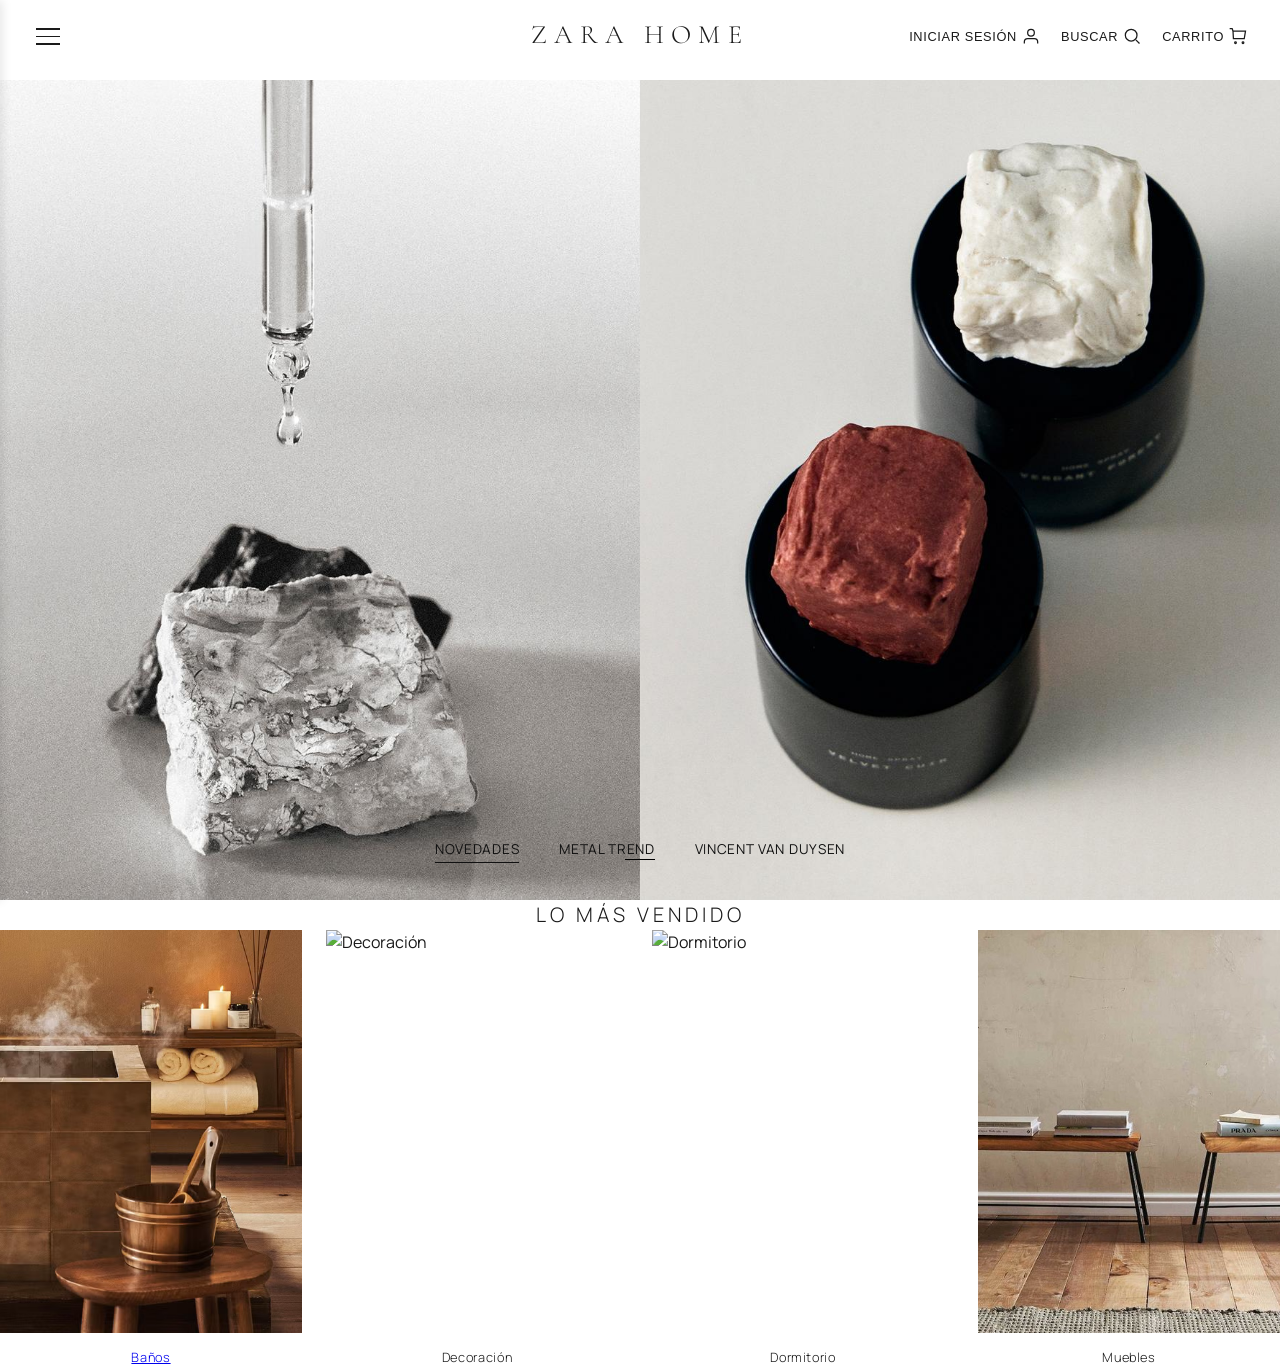
==== index.html @ b3408cad "actu" ====
<!doctype html>
<html lang="es">
  <head>
    <meta charset="UTF-8" />
    <meta name="viewport" content="width=device-width, initial-scale=1.0" />
    <title>Zara Home España | Sitio oficial</title>
    <meta
      name="description"
      content="Las últimas tendencias en textil y decoración del hogar en la nueva colección de Zara Home. Ropa de cama, vajillas, menaje, toallas o accesorios de decoración."
    />
    <link
      rel="icon"
      type="image/png"
      href="https://ext.same-assets.com/1847217613/1510441429.png"
    />
    <link rel="preconnect" href="https://fonts.googleapis.com" />
    <link rel="preconnect" href="https://fonts.gstatic.com" crossorigin />
    <link
      href="https://fonts.googleapis.com/css2?family=Cormorant+Garamond:wght@300;400;500&family=Manrope:wght@200;300;400;500&display=swap"
      rel="stylesheet"
    />
    <link rel="stylesheet" href="./css/style.css" />
    <script defer src="./js/app.js"></script>
  </head> 

  <body>
    <!-- Country Selection Modal -->
    <div class="modal-overlay hidden" id="countryModal">
      <div class="modal">
        <button class="modal-close" id="modalClose" aria-label="Cerrar modal">
          <svg width="14" height="14" viewBox="0 0 14 14" fill="none">
            <path
              d="M1 1L13 13M1 13L13 1"
              stroke="currentColor"
              stroke-width="1.5"
            />
          </svg>
        </button>
        <div class="modal-content">
          <h2 class="modal-title">HOLA,</h2>
          <p class="modal-subtitle">Sí, continuar en España</p>
          <button class="modal-btn modal-btn-primary" id="continueBtn">
            SÍ, CONTINUAR EN ESPAÑA
          </button>
          <button class="modal-btn modal-btn-secondary">
            NO, IR A LA WEB DE UNITED STATES
          </button>
          <p class="modal-note">
            Estamos presentes en más de 79 regiones. Selecciona la tuya
            <a href="/seleccion-pais">aquí</a>
          </p>
        </div>
      </div>
    </div>

      <!-- Header -->
    <header class="header" id="header">
      <div class="header-left">
         <!-- Botón hamburguesa de 3 rayitas -->
         <button class="hamburger-btn" id="hamburger-btn" aria-label="Abrir menú">
          <span></span>
          <span></span>
          <span></span>
        </button>
      </div>
      
        <div class="header-center">
        <a href="#" class="logo">
          <span class="logo-text">ZARA HOME</span>
        </a>
      </div>
        
      <div class="header-right">
        <!--BOTON DE INICIO DE SESION-->
        <button class="header-icon" id="loginBtn" >Iniciar sesión
          <svg width="20" height="20" viewBox="0 0 24 24" fill="none" stroke="currentColor" stroke-width="1.5">
            <circle cx="12" cy="8" r="4"/>
            <path d="M4 21v-2a4 4 0 014-4h8a4 4 0 014 4v2"/>
          </svg>
        </button>
        <button class="header-icon" >Buscar
          <svg width="20" height="20" viewBox="0 0 24 24" fill="none" stroke="currentColor" stroke-width="1.5">
            <circle cx="11" cy="11" r="7"/>
            <path d="M21 21l-4.35-4.35"/>
          </svg>
        </button>
        <button class="header-icon cart-icon" id="cartIcon" > Carrito
          <svg width="20" height="20" viewBox="0 0 24 24" fill="none" stroke="currentColor" stroke-width="1.5">
            <path d="M6 6h15l-1.5 9h-13z"/>
            <circle cx="9" cy="20" r="1"/>
            <circle cx="18" cy="20" r="1"/>
            <path d="M6 6L5 3H2"/>
          </svg>
          <span class="cart-count" id="cartCount">(0)</span>
        </button>

        <!-- Cart Dropdown -->
        <div class="cart-dropdown hidden" id="cartDropdown">
          <div class="cart-header">
            <h3>Mi Carrito</h3>
            <button class="cart-close" id="cartClose" aria-label="Cerrar carrito">✕</button>
          </div>
          <div class="cart-items" id="cartItems">
            <!-- Los productos se renderizarán aquí -->
          </div>
          <div class="cart-footer">
            <div class="cart-total">
              <span>Total:</span>
              <span class="total-amount" id="totalAmount">0.00 €</span>
            </div>
            <button class="checkout-btn">Ir al Carrito</button>
          </div>
        </div>
      </div>

      <!-- Menú desplegable (oculto inicialmente) -->
        <div class="dropdown-menu" id="dropdownMenu">
          <nav class="dropdown-nav">
            <ul class="dropdown-list">
              <li><a href="/novedades">NOVEDADES</a></li>
              <li><a href="/dormitorio">DORMITORIO</a></li>
              <li><a href="/decoracion">DECORACIÓN</a></li>
              <li><a href="/muebles">MUEBLES</a></li>
              <li><a href="/cocina-y-comedor">COCINA Y COMEDOR</a></li>
              <li><a href="./banos.html">BAÑO</a></li>
              <li><a href="/fragancias">FRAGANCIAS</a></li>
              <li><a href="/ninos-y-bebes">NIÑOS Y BEBÉS</a></li>
              <li><a href="/special-prices">SPECIAL PRICES</a></li>
              <li class="dropdown-divider"></li>
              <li><a href="/ayuda">AYUDA</a></li>
              <li><a href="/contacto">CONTACTO</a></li>
            </ul>
          </nav>
        </div>
      </div>
    </header>

<!-- Overlay -->
<div class="menu-overlay hidden" id="menuOverlay"></div>

    <!-- Main Content -->
    <main class="main">
      <h1 class="visually-hidden">Zara Home - Colección Hogar</h1>
      
      <!-- Hero Section -->
      <section class="hero" id="hero">
        <h2 class="visually-hidden">Novedades y colecciones destacadas</h2>
        
        <img
          src="./img/cosmetica_01.jpg"
          alt="Colección de cosmética - Novedades Zara Home"
          class="hero-image"
          id="heroImage"
        />
        
        <nav class="hero-nav" aria-label="Colecciones destacadas">
          <ul class="hero-nav-list">
            <li>
              <a
                href="/novedades"
                class="hero-nav-link active"
                data-image="./img/cosmetica_01.jpg"
              >
                NOVEDADES
              </a>
            </li>
            <li>
              <a
                href="/metal-trend"
                class="hero-nav-link"
                data-image="./img/260219_metal_trend.jpg"
              >
                METAL TREND
              </a>
            </li>
            <li>
              <a
                href="/vincent-van-duysen"
                class="hero-nav-link"
                data-image="./img/250710_VVD_FRANCOIS.jpg"
              >
                VINCENT VAN DUYSEN
              </a>
            </li>
          </ul>
        </nav>
      </section>

      
            <!-- Featured Products -->
      <section class="featured" id="featured">
        <h2 class="section-title">LO MÁS VENDIDO</h2>
        <div class="products-grid">
          <a href="./banos.html" class="product-link">
          <article class="product-card">
            <div class="product-image-wrapper">
              <img src="./img/baños.png" alt="Baños" class="product-image" />
              <button class="product-wishlist">
                <svg width="16" height="16" viewBox="0 0 24 24" fill="none" stroke="currentColor" stroke-width="1.5">
                  <path d="M12 21.35l-1.45-1.32C5.4 15.36 2 12.28 2 8.5 2 5.42 4.42 3 7.5 3c1.74 0 3.41.81 4.5 2.09C13.09 3.81 14.76 3 16.5 3 19.58 3 22 5.42 22 8.5c0 3.78-3.4 6.86-8.55 11.54L12 21.35z"/>
                </svg>
              </button>
            </div>
            <div class="product-info">
              <h3 class="product-name">Baños</h3>
            </div>
          </article>
          </a>
          <article class="product-card">
            <div class="product-image-wrapper">
              <img src="https://images.unsplash.com/photo-1603006905003-be475563bc59?w=600&h=800&fit=crop&q=80" alt="Decoración" class="product-image" />
              <button class="product-wishlist">
                <svg width="16" height="16" viewBox="0 0 24 24" fill="none" stroke="currentColor" stroke-width="1.5">
                  <path d="M12 21.35l-1.45-1.32C5.4 15.36 2 12.28 2 8.5 2 5.42 4.42 3 7.5 3c1.74 0 3.41.81 4.5 2.09C13.09 3.81 14.76 3 16.5 3 19.58 3 22 5.42 22 8.5c0 3.78-3.4 6.86-8.55 11.54L12 21.35z"/>
                </svg>
              </button>
            </div>
            <div class="product-info">
              <h3 class="product-name">Decoración</h3>
            </div>
          </article>
          <article class="product-card">
            <div class="product-image-wrapper">
              <img src="https://images.unsplash.com/photo-1616627561839-074385245ff6?w=600&h=800&fit=crop&q=80" alt="Dormitorio" class="product-image" />
              <button class="product-wishlist">
                <svg width="16" height="16" viewBox="0 0 24 24" fill="none" stroke="currentColor" stroke-width="1.5">
                  <path d="M12 21.35l-1.45-1.32C5.4 15.36 2 12.28 2 8.5 2 5.42 4.42 3 7.5 3c1.74 0 3.41.81 4.5 2.09C13.09 3.81 14.76 3 16.5 3 19.58 3 22 5.42 22 8.5c0 3.78-3.4 6.86-8.55 11.54L12 21.35z"/>
                </svg>
              </button>
            </div>
            <div class="product-info">
              <h3 class="product-name">Dormitorio</h3>
            </div>
          </article>
          <article class="product-card">
            <div class="product-image-wrapper">
              <img src="./img/muebles.png" alt="Muebles" class="product-image" />
              <button class="product-wishlist">
                <svg width="16" height="16" viewBox="0 0 24 24" fill="none" stroke="currentColor" stroke-width="1.5">
                  <path d="M12 21.35l-1.45-1.32C5.4 15.36 2 12.28 2 8.5 2 5.42 4.42 3 7.5 3c1.74 0 3.41.81 4.5 2.09C13.09 3.81 14.76 3 16.5 3 19.58 3 22 5.42 22 8.5c0 3.78-3.4 6.86-8.55 11.54L12 21.35z"/>
                </svg>
              </button>
            </div>
            <div class="product-info">
              <h3 class="product-name">Muebles</h3>
            </div>
          </article>
        </div>
      </section>
    </main>

    <!-- Inline styles for visually-hidden class (could also be in your CSS file) -->
    <style>
      .visually-hidden {
        position: absolute;
        width: 1px;
        height: 1px;
        margin: -1px;
        padding: 0;
        overflow: hidden;
        clip: rect(0, 0, 0, 0);
        border: 0;
      }
      
      .hidden {
        display: none !important;
      }
      
      .cart-count:empty {
        display: none;
      }
    </style>
    
    <!-- Modal de Inicio de Sesión -->
    <div class="auth-modal hidden" id="authModal">
      <div class="auth-overlay" id="authOverlay"></div>
      <div class="auth-container">
        <button class="auth-close" id="authClose" aria-label="Cerrar">✕</button>
        
        <div class="auth-header">
          <h2>Iniciar Sesión</h2>
          <p>Introduce tus datos para acceder a tu cuenta</p>
        </div>

        <form class="auth-form" id="loginForm">
          <div class="auth-input-group">
            <label for="email">Email</label>
            <input type="email" id="email" name="email" placeholder="tu@email.com" required>
          </div>
          
          <div class="auth-input-group">
            <label for="password">Contraseña</label>
            <input type="password" id="password" name="password" placeholder="••••••••" required>
          </div>

          <button type="submit" class="auth-submit-btn">Entrar</button>
          
          <div class="auth-footer">
            <a href="#" class="auth-link">¿Olvidaste tu contraseña?</a>
            <span>¿No tienes cuenta? <a href="#" class="auth-link">Regístrate</a></span>
          </div>
        </form>
      </div>
    </div>

    <script>
      // Manejar apertura y cierre del modal de login
      const loginBtn = document.getElementById("loginBtn");
      const authModal = document.getElementById("authModal");
      const authClose = document.getElementById("authClose");
      const authOverlay = document.getElementById("authOverlay");
      const loginForm = document.getElementById("loginForm");

      // Abrir modal
      loginBtn?.addEventListener("click", () => {
        authModal.classList.remove("hidden");
        document.body.style.overflow = "hidden";
      });

      // Cerrar modal
      function closeAuthModal() {
        authModal.classList.add("hidden");
        document.body.style.overflow = "";
      }

      authClose?.addEventListener("click", closeAuthModal);
      authOverlay?.addEventListener("click", closeAuthModal);

      // Cerrar con ESC
      document.addEventListener("keydown", (e) => {
        if (e.key === "Escape" && !authModal.classList.contains("hidden")) {
          closeAuthModal();
        }
      });

      // Manejar envío del formulario
      loginForm?.addEventListener("submit", (e) => {
        e.preventDefault();
        const email = document.getElementById("email").value;
        const password = document.getElementById("password").value;
        console.log("Iniciando sesión:", { email, password });
        alert("Bienvenido " + email + "!");
        loginForm.reset();
        closeAuthModal();
      });
    </script>

  </body>
</html>
---- css/style.css ----
/* =========================
   RESET Y VARIABLES GLOBALES
   ========================= */

:root {
  /* Colores principales */
  --color-bg: #ffffff;
  --color-text: #1a1a1a;
  --color-text-light: #666666;
  --color-text-lighter: #999999;
  --color-border: #e5e5e5;
  --color-border-light: #f0f0f0;
  --color-accent: #000000;

  /* Tipografía */
  --font-primary: "Cormorant Garamond", serif;
  --font-secondary: "Manrope", sans-serif;

  /* Espaciado */
  --spacing-xs: 4px;
  --spacing-sm: 8px;
  --spacing-md: 16px;
  --spacing-lg: 24px;
  --spacing-xl: 32px;
  --spacing-xxl: 48px;

  /* Transiciones */
  --transition-fast: 0.2s ease;
  --transition-normal: 0.3s ease;
  --transition-slow: 0.5s ease;

  /* Sombras */
  --shadow-sm: 0 2px 4px rgba(0, 0, 0, 0.02);
  --shadow-md: 0 4px 12px rgba(0, 0, 0, 0.05);
  --shadow-lg: 0 8px 24px rgba(0, 0, 0, 0.08);

  /* Z-index */
  --z-dropdown: 100;
  --z-modal: 1000;
  --z-header: 100;
}

/* Reset básico */
* {
  margin: 0;
  padding: 0;
  box-sizing: border-box;
}

html {
  font-size: 16px;
  scroll-behavior: smooth;
  overflow-y: auto;
  height: auto;
}

body {
  font-family: var(--font-secondary);
  color: var(--color-text);
  background-color: var(--color-bg);
  line-height: 1.5;
  -webkit-font-smoothing: antialiased;
  -moz-osx-font-smoothing: grayscale;

  /* ensure scroll is always available (Chrome/Firefox) */
  overflow-y: auto;
  min-height: 100vh;
}



/* =========================
   UTILIDADES
   ========================= */

.visually-hidden {
  position: absolute;
  width: 1px;
  height: 1px;
  margin: -1px;
  padding: 0;
  overflow: hidden;
  clip: rect(0, 0, 0, 0);
  border: 0;
}

.hidden {
  display: none !important;
}

/* =========================
   OVERLAY DEL MODAL
   ========================= */

.modal-overlay {
  position: fixed;
  top: 0;
  left: 0;
  width: 100%;
  height: 100%;
  background-color: rgba(0, 0, 0, 0.5);
  backdrop-filter: blur(2px);
  z-index: 999;
  transition: opacity var(--transition-normal);
  opacity: 0;
  pointer-events: none;
}

.modal-overlay.hidden {
  opacity: 0;
  pointer-events: none;
}
/* =========================
   OVERLAY DEL MENÚ HAMBURGUESA (NUEVO)
   ========================= */
.menu-overlay {
  position: fixed;
  top: 0;
  left: 0;
  width: 100%;
  height: 100%;
  background: rgba(0, 0, 0, 0);
  z-index: 5001;
}

.menu-overlay.hidden {
  display: none;
}
/* Evitar scroll cuando el menú está abierto */
body.menu-open {
  overflow: hidden;
}
/* Botón hamburguesa */
.hamburger-btn {
  display: flex;
  flex-direction: column;
  gap: 6px;
  background: none;
  border: none;
  cursor: pointer;
  padding: var(--spacing-xs);
  position: relative;
  z-index: 1002;
}

.hamburger-btn span {
  width: 24px;
  height: 1.5px;
  background-color: var(--color-text);
  transition: all var(--transition-fast);
}
/* Animación cuando está abierto */
.hamburger-btn.active span:nth-child(1) {
  transform: rotate(45deg) translate(5px, 5px);
}

.hamburger-btn.active span:nth-child(2) {
  opacity: 0;
}

.hamburger-btn.active span:nth-child(3) {
  transform: rotate(-45deg) translate(7px, -7px);
}
/* PANEL LATERAL (MENÚ HAMBURGUESA)copi */
.dropdown-menu {
  position: fixed;
  top: 0;
  left: -320px; /* oculto */
  width: 320px;
  height: 100vh;
  background: #ffffff;
  padding: 40px 30px;
  box-shadow: 2px 0 10px rgba(0, 0, 0, 0.1);
  overflow-y: auto;
  transition: left 0.35s ease;
  z-index: 6000;
  font-family: "Helvetica Neue", Arial, sans-serif;
}

/* Cuando se abre */
.dropdown-menu.active {
  left: 0;
}

/* LISTA DEL MENÚ */
.dropdown-list {
  list-style: none;
  padding: 0;
  margin: 0;
}

.dropdown-list li {
  padding: 12px 0;
  border-bottom: 1px solid #eee;
}

.dropdown-list a {
  text-decoration: none;
  color: #111;
  font-size: 0.85rem;
  letter-spacing: 0.05em;
  text-transform: uppercase;
  display: block;
  transition: opacity 0.2s ease;
}

.dropdown-list a:hover {
  opacity: 0.5;
}

/* DIVISOR */
.dropdown-divider {
  border-bottom: 2px solid #000;
  margin: 10px 0;
}

/*---------------------------*/
.modal {
  background-color: var(--color-bg);
  max-width: 500px;
  width: 90%;
  position: relative;
  animation: modalSlideIn 0.3s ease;
}

@keyframes modalSlideIn {
  from {
    transform: translateY(20px);
    opacity: 0;
  }
  to {
    transform: translateY(0);
    opacity: 1;
  }
}

.modal-close {
  position: absolute;
  top: var(--spacing-lg);
  right: var(--spacing-lg);
  background: none;
  border: none;
  cursor: pointer;
  color: var(--color-text);
  transition: opacity var(--transition-fast);
  z-index: 1;
}

.modal-close:hover {
  opacity: 0.5;
}

.modal-content {
  padding: var(--spacing-xxl) var(--spacing-xl);
  text-align: center;
}

.modal-title {
  font-family: var(--font-primary);
  font-size: 2rem;
  font-weight: 400;
  letter-spacing: 0.1em;
  margin-bottom: var(--spacing-sm);
}

.modal-subtitle {
  font-size: 0.9rem;
  color: var(--color-text-light);
  margin-bottom: var(--spacing-xl);
  text-transform: uppercase;
  letter-spacing: 0.05em;
}

.modal-btn {
  width: 100%;
  padding: var(--spacing-md);
  margin-bottom: var(--spacing-sm);
  border: 1px solid var(--color-border);
  background: none;
  cursor: pointer;
  font-family: var(--font-secondary);
  font-size: 0.8rem;
  text-transform: uppercase;
  letter-spacing: 0.1em;
  transition: all var(--transition-fast);
}

.modal-btn-primary {
  background-color: var(--color-accent);
  color: white;
  border-color: var(--color-accent);
}

.modal-btn-primary:hover {
  background-color: transparent;
  color: var(--color-accent);
}

.modal-btn-secondary {
  background-color: transparent;
  color: var(--color-text);
}

.modal-btn-secondary:hover {
  background-color: var(--color-border-light);
}

.modal-note {
  margin-top: var(--spacing-xl);
  font-size: 0.8rem;
  color: var(--color-text-lighter);
}

.modal-note a {
  color: var(--color-text);
  text-decoration: underline;
  text-underline-offset: 4px;
}

/* =========================
   HEADER
   ========================= */

.header {
  position: fixed;
  top: 0;
  left: 0;
  width: 100%;
  display: flex;
  align-items: center;
  justify-content: space-between;
  padding: var(--spacing-lg) var(--spacing-xl);
  background-color: transparent;
  transition: all var(--transition-normal);
  z-index: var(--z-header);
}

.header.scrolled {
  background-color: var(--color-bg);
  padding: var(--spacing-md) var(--spacing-xl);
  box-shadow: var(--shadow-sm);
}

.header-left {
  display: flex;
  align-items: center;
  gap: 30px;
  flex: 0 0 auto;
}

.menu-btn {
  display: flex;
  flex-direction: column;
  gap: 6px;
  background: none;
  border: none;
  cursor: pointer;
  padding: var(--spacing-xs);
}

.menu-btn span {
  width: 24px;
  height: 1px;
  background-color: var(--color-text);
  transition: all var(--transition-fast);
}

.menu-btn.active span:nth-child(1) {
  transform: rotate(45deg) translate(5px, 5px);
}

.menu-btn.active span:nth-child(2) {
  opacity: 0;
}

.menu-btn.active span:nth-child(3) {
  transform: rotate(-45deg) translate(7px, -7px);
}

.logo {
  text-decoration: none;
  color: var(--color-text);
}

.logo-text {
  font-family: var(--font-primary);
  font-size: 1.65rem; /* un poco más grande */
  letter-spacing: 0.28em; /* CLAVE: más aire entre letras */
  font-weight: 300;
}

.header-center {
  position: absolute;
  left: 50%;
  transform: translateX(-50%);
  display: flex;
  align-items: center;
}

.header-right {
  margin-left: auto;
  display: flex;
  align-items: center;
  gap: 20px;
}

.header-icon {
  display: flex;
  align-items: center;
  gap: var(--spacing-xs);
  background: none;
  border: none;
  cursor: pointer;
  font-size: 0.8rem;
  text-transform: uppercase;
  letter-spacing: 0.05em;
  color: var(--color-text);
  transition: opacity var(--transition-fast);
}

.header-icon:hover {
  opacity: 0.5;
}

.cart-icon {
  position: relative;
}

.cart-count {
  font-size: 0.7rem;
  margin-left: var(--spacing-xs);
}
/*BUSCADOR,LUPA*/
.header-search {
  display: flex;
  align-items: center;
  margin: 0 20px;
}

.header-search input {
  padding: 8px 12px;
  border: 1px solid var(--color-text);
  background: transparent;
  color: var(--color-text);
  font-family: var(--font-secondary);
  font-size: 12px;
  letter-spacing: 0.05em;
  outline: none;
  transition: border 0.2s ease;
}

.header-search input:focus {
  border-color: var(--color-accent);
}

/*CARD BAÑOS*/
/* Contenedor principal de la cuadrícula */
.productos {
  display: grid;
  /* 2 columnas en móvil, 4 en escritorio */
  grid-template-columns: repeat(2, 1fr);
  gap: 20px 10px; /* 20px vertical, 10px horizontal */
  padding: 20px;
  margin-top: 80px; /* Para que no lo tape el header */
}

@media (min-width: 1024px) {
  .productos {
    grid-template-columns: repeat(4, 1fr);
    gap: 40px 20px;
    padding: 40px;
  }
}

/* Estilo de cada Card */
.producto-card {
  position: relative;
  display: flex;
  flex-direction: column;
  text-align: center; /* Zara suele centrar el texto debajo */
  width: 100%;
}

.image-wrapper {
  aspect-ratio: 2 / 3; /* Proporción vertical elegante */
  overflow: hidden;
  background-color: #f9f9f9; /* Fondo neutro mientras carga */
  width: 100%;
  position: relative; /* Para posicionar el botón de favoritos */
}
.image-wrapper img {
  width: 100%;
  height: 100%;
  object-fit: cover; /* Ajusta la imagen sin deformarla */
  display: block;
  transition: opacity 0.3s ease;
}
.productos img,
.producto-card img {
  width: 100%;
  object-fit: cover; /* Ajusta la imagen sin deformarla */
  display: block;
  transition: opacity 0.3s ease;
}

/* Tipografía minimalista */
.nombre-prod {
  font-size: 0.75rem;
  text-transform: uppercase;
  letter-spacing: 1px;
  margin-top: 15px;
  font-weight: 400;
}

.precio-prod {
  font-size: 0.8rem;
  color: #666;
  margin-top: 5px;
}
/* Botón principal añadir */
.add-cart-btn {
  background-color: transparent;
  color: #000;
  border: 1px solid #000;
  padding: 10px 20px;
  font-family: inherit;
  font-size: 12px;
  text-transform: uppercase;
  letter-spacing: 1.5px;
  cursor: pointer;
  width: 100%; /* Que ocupe todo el ancho de la card */

  transition: all 0.3s ease;
}

/* Efecto al pasar el ratón (Hover) */
.add-cart-btn:hover {
  background-color: hsla(0, 3%, 37%, 0.907);
  color: #fff;
}
/* Tipografía Zara Home */
.info h3 {
  font-size: 14px;
  font-weight: 400;
  margin-top: 15px;
  text-transform: uppercase;
}
/*corazon de card*/
/* --- Estilos del Botón del Corazón (Esquina superior derecha) --- */
.wishlist-btn {
  position: absolute;
  top: 15px;
  right: 15px;

  /* Crear el cuadrado gris limpio */
  width: 36px; /* Tamaño del cuadrado */
  height: 36px;
  background-color: #e8dede;
  border: 1px solid #5b5656;
  border-radius: 4px;

  /* Alinear el icono del corazón en el centro */
  display: flex;
  justify-content: center;
  align-items: center;

  /* Estilo del icono del corazón */
  font-size: 20px; /* Tamaño del corazón */
  color: #333; /* Color del icono outline */
  cursor: pointer;
  transition: all 0.3s ease;
  padding: 0;
  z-index: 10;
}

/* Interacción al pasar el ratón por el corazón */
.wishlist-btn:hover {
  background-color: #e0e0e0;
  color: #000;
  transform: scale(1.05);
}
/* =========================
   MAIN CONTENT
   ========================= */

.main {
  padding-top: 80px;
  min-height: 100vh;
}
/*main bano*/
.main-content {
  margin-top: 100px;
  padding: 20px;
}

/* =========================
   HERO SECTION
   ========================= */

.hero {
  position: relative;
  width: 100%;
  height: calc(100vh - 80px);
  min-height: 600px;
  overflow: hidden;
}

.hero-image {
  width: 100%;
  height: 100%;
  object-fit: cover;
  transition: opacity var(--transition-slow);
}

.hero-nav {
  position: absolute;
  bottom: 40px; /* o donde lo quieras */
  left: 50%;
  transform: translateX(-50%);
  background: transparent; /* elimina fondo blanco */
  display: flex;
  justify-content: center;
  overflow: visible !important;
  width: 90%;
  overflow-x: auto;
  -webkit-overflow-scrolling: touch;
}

.hero-nav-list {
  display: flex;
  justify-content: center;
  gap: 40px; /* separa los enlaces */
  list-style: none;
  padding: 0;
  margin: 0;
}

.hero-nav-link {
  text-decoration: none;
  color: #111;
  font-size: 0.85rem;
  letter-spacing: 0.05em;
  text-transform: uppercase;
  padding-bottom: 4px;
  transition: opacity 0.2s ease;
}

.hero-nav-link:hover {
  color: #fff;
  opacity: 1;
}

.hero-nav-link::after {
  content: "";
  position: absolute;
  bottom: 0;
  left: 50%;
  transform: translateX(-50%);
  width: 0;
  height: 1px;
  background-color: var(--color-accent);
  transition: width var(--transition-normal);
}

.hero-nav-link.active {
  border-bottom: 1px solid #111;
}

.hero-nav-link.active::after {
  width: 30px;
}

/* =========================
   FEATURED PRODUCTS
   ========================= */

.section-title {
  font-family: var(--font-display);
  font-size: 1.25rem;
  font-weight: 300;
  letter-spacing: 0.2em;
  text-align: center;
  margin-bottom: var(--spacing-3xl);
}

.featured {
  padding: var(--spacing-4xl) var(--spacing-xl);
  max-width: var(--max-width);
  margin: 0 auto;
}

.products-grid {
  display: grid;
  grid-template-columns: repeat(4, 1fr);
  gap: var(--spacing-lg);
}

.product-card {
  cursor: pointer;
}

.product-image-wrapper {
  position: relative;
  aspect-ratio: 3/4;
  overflow: hidden;
  margin-bottom: var(--spacing-md);
  background: var(--color-gray-100);
}

.product-image {
  width: 100%;
  height: 100%;
  object-fit: cover;
  transition: transform var(--transition-slower);
}

.product-card:hover .product-image {
  transform: scale(1.05);
}

.product-wishlist {
  position: absolute;
  top: var(--spacing-md);
  right: var(--spacing-md);
  width: 32px;
  height: 32px;
  display: flex;
  align-items: center;
  justify-content: center;
  color: var(--color-text);
  opacity: 0;
  transition: opacity var(--transition-base);
}

.product-card:hover .product-wishlist {
  opacity: 1;
}

.product-wishlist:hover {
  transform: scale(1.1);
}

.product-info {
  text-align: left;
}

.product-name {
  text-align: center;
  font-size: 0.8rem;
  font-weight: 300;
  letter-spacing: 0.05em;
  margin-bottom: var(--spacing-xs);
  line-height: 1.4;
}

/* =========================
   MEDIA QUERIES (RESPONSIVE)
   ========================= */

@media (max-width: 1200px) {
  .dropdown-menu ul {
    gap: var(--spacing-md);
  }

  .hero-nav-link {
    padding: var(--spacing-md) var(--spacing-md);
    font-size: 0.7rem;
  }
}

@media (max-width: 768px) {
  .header {
    padding: var(--spacing-md);
  }

  .header-left {
    gap: var(--spacing-md);
  }

  .logo-text {
    font-size: 1.2rem;
  }

  .header-right {
    gap: var(--spacing-md);
  }

  .header-icon span:not(.cart-count) {
    display: none;
  }

  .hero {
    height: calc(100vh - 70px);
    min-height: 500px;
  }

  .modal-content {
    padding: var(--spacing-xl) var(--spacing-lg);
  }

  .modal-title {
    font-size: 1.5rem;
  }
}

@media (max-width: 480px) {
  .hero-nav-link {
    padding: var(--spacing-md) var(--spacing-md);
    font-size: 0.65rem;
  }

  .cart-count {
    display: inline-block;
  }

  .modal-btn {
    font-size: 0.7rem;
    padding: var(--spacing-sm);
  }
}

/* =========================
   ANIMACIONES ADICIONALES
   ========================= */

@keyframes fadeIn {
  from {
    opacity: 0;
  }
  to {
    opacity: 1;
  }
}

@keyframes slideUp {
  from {
    transform: translateY(20px);
    opacity: 0;
  }
  to {
    transform: translateY(0);
    opacity: 1;
  }
}

/* Clases de utilidad para animaciones */
.fade-in {
  animation: fadeIn var(--transition-normal);
}

.slide-up {
  animation: slideUp var(--transition-normal);
}

/* =========================
   TOUCH DEVICE OPTIMIZATIONS
   ========================= */

.touch .hero-nav {
  -webkit-overflow-scrolling: touch;
}

.touch .hero-nav-link {
  padding: var(--spacing-md) var(--spacing-lg);
  min-width: 120px;
  text-align: center;
}

.touch .modal-overlay {
  backdrop-filter: none; /* Mejor rendimiento en dispositivos móviles */
}

/* =========================
   SEARCH & FILTER SECTION
   ========================= */

.search-input {
  width: 100%;
  max-width: 500px;
  padding: 12px 16px;
  border: 1px solid var(--color-border);
  border-radius: 4px;
  font-family: var(--font-secondary);
  font-size: 14px;
  transition: all var(--transition-fast);
}

.search-input:focus {
  outline: none;
  border-color: var(--color-text);
  box-shadow: 0 0 0 2px rgba(0, 0, 0, 0.05);
}

.search-input::placeholder {
  color: var(--color-text-lighter);
}

/* =========================
   CART SUMMARY SECTION
   ========================= */

.cart-summary {
  padding: 20px;
  background-color: #ffffff;
  border-bottom: 1px solid var(--color-border);
  text-align: center;
}

.cart-info h3 {
  font-size: 16px;
  font-weight: 500;
  margin-bottom: 8px;
  text-transform: uppercase;
  letter-spacing: 0.05em;
}

.cart-info h3 span {
  font-weight: 700;
  color: var(--color-accent);
}

.cart-total {
  font-size: 18px;
  color: var(--color-text);
  margin: 0;
}

.cart-total span {
  font-weight: 700;
  color: var(--color-accent);
}

/* =========================
   PRODUCT CARD IMPROVEMENTS
   ========================= */

.producto-header {
  position: relative;
  height: 300px;
  overflow: hidden;
  background-color: #f5f5f5;
}

.producto-imagen {
  width: 100%;
  height: 100%;
  object-fit: cover;
  display: block;
  transition: transform var(--transition-normal);
}

.producto-card:hover .producto-imagen {
  transform: scale(1.05);
}

.producto-card .info {
  padding: 15px;
  text-align: center;
}

.producto-card .info h3 {
  font-size: 12px;
  font-weight: 400;
  text-transform: uppercase;
  letter-spacing: 0.05em;
  margin-bottom: 8px;
  line-height: 1.4;
}

.producto-card .precio {
  font-size: 14px;
  font-weight: 500;
  color: var(--color-text);
  margin: 8px 0 15px 0;
}

.add-cart-btn {
  width: 100%;
  padding: 12px 16px;
  margin-top: 10px;
  background-color: transparent;
  border: 1px solid var(--color-text);
  color: var(--color-text);
  font-family: var(--font-secondary);
  font-size: 11px;
  font-weight: 500;
  text-transform: uppercase;
  letter-spacing: 0.1em;
  cursor: pointer;
  transition: all var(--transition-fast);
}

.add-cart-btn:hover {
  background-color: var(--color-accent);
  color: white;
  border-color: var(--color-accent);
}
.add-cart-btn:active {
  background-color: transparent !important; /* evita el fondo negro */
  color: var(--color-text) !important;
  border-color: var(--color-text) !important;
  transform: scale(0.98);
}
.add-cart-btn:focus {
  outline: none;
  background-color: transparent;
}

/* =========================
   CART DROPDOWN STYLES
   ========================= */

.cart-dropdown {
  position: fixed;
  top: 70px;
  right: 0;
  width: 380px;
  max-height: 600px;
  background: #ffffff;
  border-left: 1px solid var(--color-border);
  box-shadow: -4px 0 12px rgba(0, 0, 0, 0.1);
  display: flex;
  flex-direction: column;
  z-index: 999;
  animation: slideInRight 0.3s ease;
}

.cart-dropdown.hidden {
  display: none;
}

@keyframes slideInRight {
  from {
    transform: translateX(100%);
  }
  to {
    transform: translateX(0);
  }
}

.cart-header {
  padding: 16px 20px;
  border-bottom: 1px solid var(--color-border);
  display: flex;
  justify-content: space-between;
  align-items: center;
}

.cart-header h3 {
  font-size: 16px;
  font-weight: 500;
  text-transform: uppercase;
  letter-spacing: 0.05em;
  margin: 0;
}

.cart-close {
  background: none;
  border: none;
  font-size: 20px;
  cursor: pointer;
  color: var(--color-text);
  transition: opacity var(--transition-fast);
  padding: 0;
  width: 24px;
  height: 24px;
  display: flex;
  align-items: center;
  justify-content: center;
}

.cart-close:hover {
  opacity: 0.5;
}

.cart-items {
  flex: 1;
  overflow-y: auto;
  padding: 16px 0;
}

.cart-item {
  padding: 16px 20px;
  border-bottom: 1px solid var(--color-border-light);
  display: flex;
  gap: 12px;
  align-items: flex-start;
}

.cart-item-image {
  width: 60px;
  height: 60px;
  object-fit: cover;
  background: var(--color-border-light);
  border-radius: 2px;
}

.cart-item-info {
  flex: 1;
  min-width: 0;
}

.cart-item-name {
  font-size: 12px;
  font-weight: 500;
  text-transform: uppercase;
  letter-spacing: 0.05em;
  margin: 0 0 8px 0;
  line-height: 1.4;
  word-break: break-word;
}

.cart-item-details {
  font-size: 11px;
  color: var(--color-text-light);
  margin: 4px 0;
}

.cart-item-quantity {
  font-weight: 600;
}

.cart-item-price {
  font-weight: 600;
  margin-top: 4px;
}

/* botón de eliminar en el carrito */
.remove-cart-btn {
  background: none;
  border: none;
  color: var(--color-text-light);
  font-size: 16px;
  cursor: pointer;
  padding: 0;
  margin-left: 8px;
  transition: color var(--transition-fast);
}

.remove-cart-btn:hover {
  color: #000;
}

.remove-cart-btn:focus {
  outline: 2px solid var(--color-accent);
}

.cart-empty {
  padding: 40px 20px;
  text-align: center;
  color: var(--color-text-lighter);
  font-size: 14px;
}

.cart-footer {
  padding: 16px 20px;
  border-top: 1px solid var(--color-border);
  background: var(--color-bg);
}

.cart-total {
  display: flex;
  justify-content: space-between;
  align-items: center;
  margin-bottom: 16px;
  font-size: 14px;
}

.cart-total span:last-child {
  font-weight: 600;
  font-size: 16px;
}

.checkout-btn {
  width: 100%;
  padding: 14px;
  background-color: var(--color-accent);
  color: white;
  border: none;
  font-family: var(--font-secondary);
  font-size: 12px;
  font-weight: 600;
  text-transform: uppercase;
  letter-spacing: 0.1em;
  cursor: pointer;
  transition: all var(--transition-fast);
}

.checkout-btn:hover {
  background-color: #333333;
}

.checkout-btn:active {
  transform: scale(0.98);
}

/* Responsive design para mobile */
@media (max-width: 480px) {
  .cart-dropdown {
    width: 100%;
    right: 0;
    top: 70px;
    max-height: calc(100vh - 70px);
  }
}

/* =========================
   CART MESSAGE NOTIFICATION
   ========================= */

.cart-message {
  position: fixed;
  bottom: 20px;
  right: 20px;
  background-color: var(--color-accent);
  color: white;
  padding: 16px 24px;
  border-radius: 4px;
  font-size: 14px;
  font-weight: 500;
  box-shadow: var(--shadow-lg);
  animation: slideUp 0.3s ease;
  z-index: 1001;
}

@media (max-width: 480px) {
  .cart-message {
    bottom: 10px;
    right: 10px;
    left: 10px;
  }
}

/* =========================
   WISHLIST BUTTON
   ========================= */

.wishlist-btn {
  position: absolute;
  top: 15px;
  right: 15px;
  width: 40px;
  height: 40px;
  background-color: rgba(255, 255, 255, 0.9);
  border: 1px solid var(--color-border);
  border-radius: 8px;
  display: flex;
  justify-content: center;
  align-items: center;
  font-size: 20px;
  color: #999;
  cursor: pointer;
  transition: all var(--transition-fast);
  z-index: 10;
  padding: 0;
}

.wishlist-btn:hover {
  background-color: white;
  transform: scale(1.1);
}

.wishlist-btn.filled {
  color: black;
  background-color: white;
  border-color: black;
}

/* =========================
   CART MESSAGE NOTIFICATION
   ========================= */

.cart-message {
  position: fixed;
  bottom: 20px;
  right: 20px;
  padding: 16px 24px;
  background-color: var(--color-accent);
  color: white;
  border-radius: 4px;
  font-size: 14px;
  font-weight: 500;
  box-shadow: var(--shadow-lg);
  animation: slideUp var(--transition-normal);
  z-index: 1000;
}

@media (max-width: 768px) {
  .cart-message {
    bottom: 10px;
    right: 10px;
    left: 10px;
    border-radius: 4px;
  }
}

/* =========================
   NO PRODUCTS MESSAGE
   ========================= */

.no-products {
  grid-column: 1 / -1;
  text-align: center;
  padding: 60px 20px;
  color: var(--color-text-light);
  font-size: 16px;
}

/* =========================
   PAGE HEADER
   ========================= */

.page-header {
  text-align: center;
  padding: 40px 20px 20px;
  background-color: #ffffff;
  border-bottom: 1px solid var(--color-border);
}

.page-header h1 {
  font-family: var(--font-primary);
  font-size: 32px;
  font-weight: 300;
  letter-spacing: 0.1em;
  margin-bottom: 12px;
  text-transform: uppercase;
}

.page-header p {
  font-size: 14px;
  color: var(--color-text-light);
}

/* =========================
   PRINT STYLES
   ========================= */

@media print {
  .header,
  .hero-nav,
  .modal-overlay,
  .cart-summary {
    display: none;
  }

  .hero-image {
    max-width: 100%;
    page-break-inside: avoid;
  }
}

/* =========================
   ESTILOS DEL MODAL DE LOGIN
   ========================= */

.auth-modal {
  position: fixed;
  top: 0;
  left: 0;
  width: 100%;
  height: 100%;
  z-index: var(--z-modal);
  display: flex;
  align-items: center;
  justify-content: center;
  backdrop-filter: blur(5px);
}

.auth-modal.hidden {
  display: none;
}

.auth-overlay {
  position: absolute;
  top: 0;
  left: 0;
  width: 100%;
  height: 100%;
  background-color: rgba(0, 0, 0, 0.5);
  cursor: pointer;
}

.auth-container {
  position: relative;
  background: white;
  border-radius: 8px;
  max-width: 400px;
  width: 90%;
  padding: 40px;
  box-shadow: var(--shadow-lg);
  animation: slideUp 0.3s ease;
  z-index: 1001;
}

@keyframes slideUp {
  from {
    opacity: 0;
    transform: translateY(20px);
  }
  to {
    opacity: 1;
    transform: translateY(0);
  }
}

.auth-close {
  position: absolute;
  top: 16px;
  right: 16px;
  background: none;
  border: none;
  font-size: 24px;
  cursor: pointer;
  color: var(--color-text-light);
  padding: 8px;
  display: flex;
  align-items: center;
  justify-content: center;
  width: 32px;
  height: 32px;
  border-radius: 4px;
  transition: all var(--transition-fast);
}

.auth-close:hover {
  background-color: var(--color-border-light);
  color: var(--color-text);
}

.auth-header {
  text-align: center;
  margin-bottom: 32px;
}

.auth-header h2 {
  font-family: var(--font-primary);
  font-size: 28px;
  margin-bottom: 8px;
  font-weight: 500;
  letter-spacing: 2px;
}

.auth-header p {
  color: var(--color-text-light);
  font-size: 14px;
}

.auth-form {
  display: flex;
  flex-direction: column;
}

.auth-input-group {
  margin-bottom: 20px;
  display: flex;
  flex-direction: column;
}

.auth-input-group label {
  font-size: 12px;
  font-weight: 600;
  margin-bottom: 8px;
  text-transform: uppercase;
  letter-spacing: 1px;
  color: var(--color-text);
}

.auth-input-group input {
  padding: 12px 16px;
  border: 1px solid var(--color-border);
  border-radius: 4px;
  font-family: var(--font-secondary);
  font-size: 14px;
  transition: border-color var(--transition-fast);
}

.auth-input-group input:focus {
  outline: none;
  border-color: var(--color-accent);
  box-shadow: 0 0 0 3px rgba(0, 0, 0, 0.05);
}

.auth-submit-btn {
  padding: 14px 24px;
  background-color: var(--color-accent);
  color: white;
  border: 1px solid var(--color-accent);
  border-radius: 4px;
  font-family: var(--font-secondary);
  font-size: 14px;
  font-weight: 600;
  text-transform: uppercase;
  letter-spacing: 1.5px;
  cursor: pointer;
  margin-bottom: 20px;
  transition: all var(--transition-fast);
}

.auth-submit-btn:hover {
  background-color: #222;
  border-color: #222;
}

.auth-submit-btn:active {
  transform: scale(0.98);
}

.auth-footer {
  display: flex;
  flex-direction: column;
  gap: 16px;
  font-size: 13px;
  text-align: center;
}

.auth-link {
  color: var(--color-text);
  text-decoration: none;
  border-bottom: 1px solid transparent;
  transition: border-color var(--transition-fast);
}

.auth-link:hover {
  border-bottom-color: var(--color-text);
}

/* Responsive */
@media (max-width: 480px) {
  .auth-container {
    width: 95%;
    padding: 24px;
  }

  .auth-header h2 {
    font-size: 20px;
  }

  .auth-input-group input {
    font-size: 16px; /* Evita zoom en iOS */
  }
}
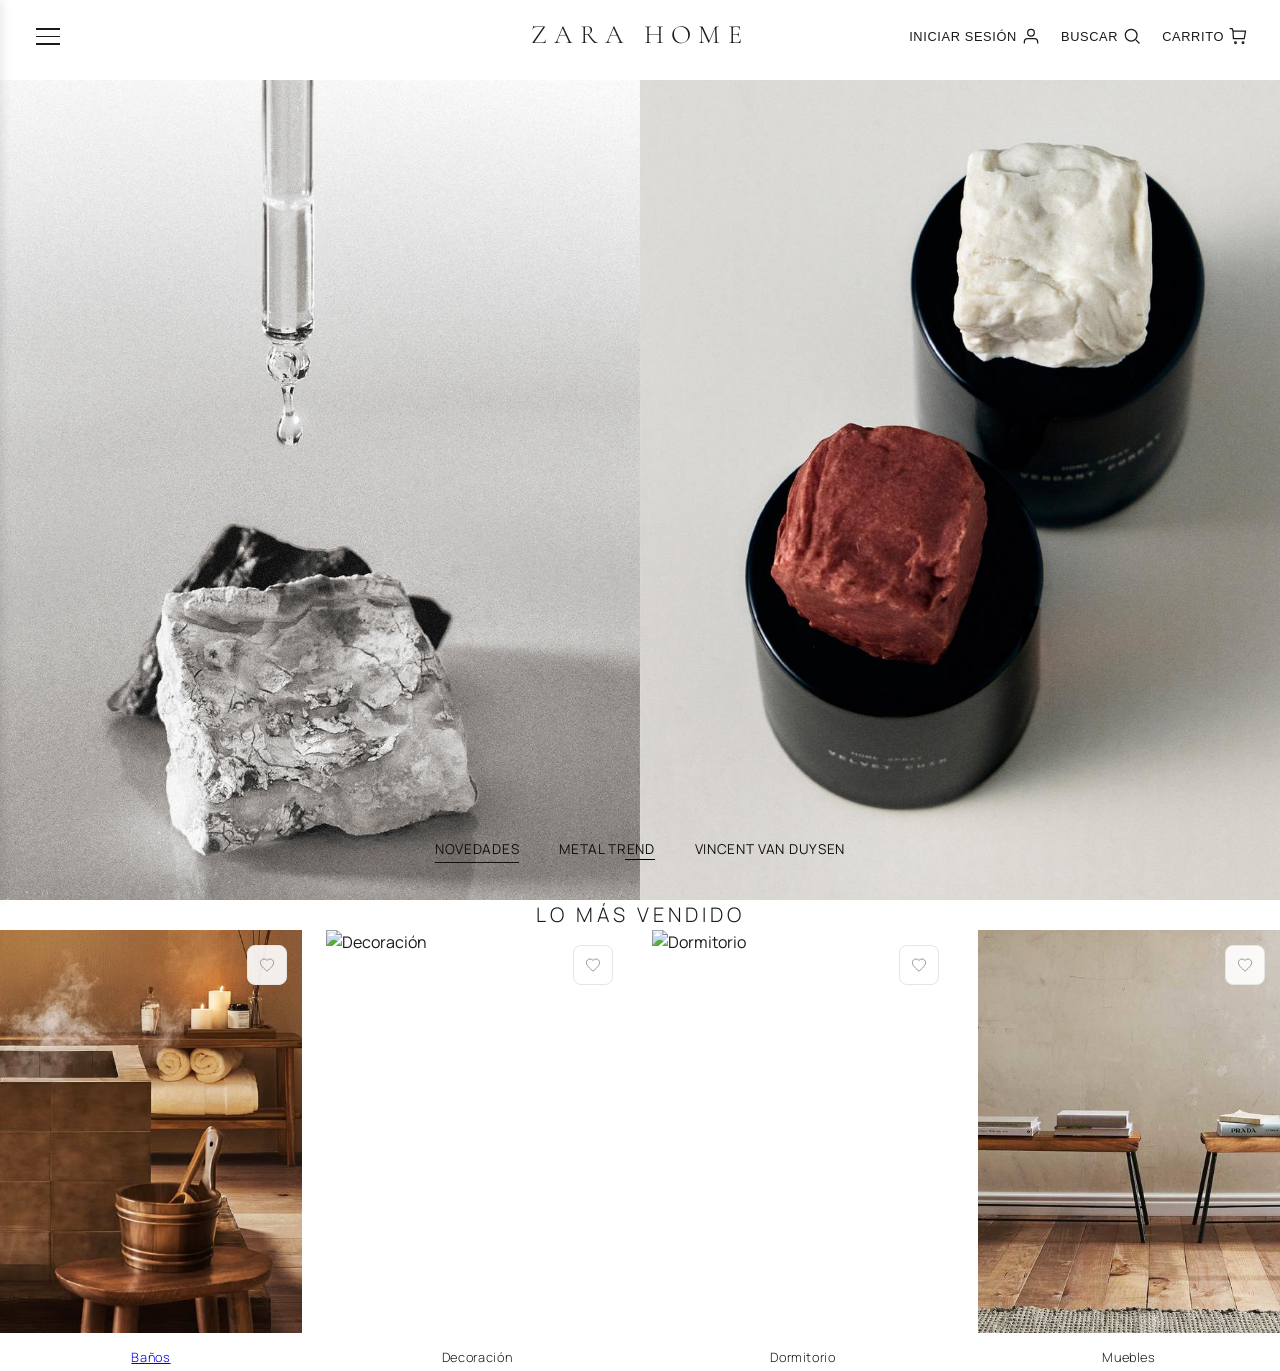
==== commit 135629d4: "actu 16/3" ====
--- a/index.html
+++ b/index.html
@@ -195,7 +195,7 @@
           <article class="product-card">
             <div class="product-image-wrapper">
               <img src="./img/baños.png" alt="Baños" class="product-image" />
-              <button class="product-wishlist">
+              <button class="wishlist-btn">
                 <svg width="16" height="16" viewBox="0 0 24 24" fill="none" stroke="currentColor" stroke-width="1.5">
                   <path d="M12 21.35l-1.45-1.32C5.4 15.36 2 12.28 2 8.5 2 5.42 4.42 3 7.5 3c1.74 0 3.41.81 4.5 2.09C13.09 3.81 14.76 3 16.5 3 19.58 3 22 5.42 22 8.5c0 3.78-3.4 6.86-8.55 11.54L12 21.35z"/>
                 </svg>
@@ -209,7 +209,7 @@
           <article class="product-card">
             <div class="product-image-wrapper">
               <img src="https://images.unsplash.com/photo-1603006905003-be475563bc59?w=600&h=800&fit=crop&q=80" alt="Decoración" class="product-image" />
-              <button class="product-wishlist">
+              <button class="wishlist-btn">
                 <svg width="16" height="16" viewBox="0 0 24 24" fill="none" stroke="currentColor" stroke-width="1.5">
                   <path d="M12 21.35l-1.45-1.32C5.4 15.36 2 12.28 2 8.5 2 5.42 4.42 3 7.5 3c1.74 0 3.41.81 4.5 2.09C13.09 3.81 14.76 3 16.5 3 19.58 3 22 5.42 22 8.5c0 3.78-3.4 6.86-8.55 11.54L12 21.35z"/>
                 </svg>
@@ -222,7 +222,7 @@
           <article class="product-card">
             <div class="product-image-wrapper">
               <img src="https://images.unsplash.com/photo-1616627561839-074385245ff6?w=600&h=800&fit=crop&q=80" alt="Dormitorio" class="product-image" />
-              <button class="product-wishlist">
+              <button class="wishlist-btn">
                 <svg width="16" height="16" viewBox="0 0 24 24" fill="none" stroke="currentColor" stroke-width="1.5">
                   <path d="M12 21.35l-1.45-1.32C5.4 15.36 2 12.28 2 8.5 2 5.42 4.42 3 7.5 3c1.74 0 3.41.81 4.5 2.09C13.09 3.81 14.76 3 16.5 3 19.58 3 22 5.42 22 8.5c0 3.78-3.4 6.86-8.55 11.54L12 21.35z"/>
                 </svg>
@@ -235,7 +235,7 @@
           <article class="product-card">
             <div class="product-image-wrapper">
               <img src="./img/muebles.png" alt="Muebles" class="product-image" />
-              <button class="product-wishlist">
+              <button class="wishlist-btn">
                 <svg width="16" height="16" viewBox="0 0 24 24" fill="none" stroke="currentColor" stroke-width="1.5">
                   <path d="M12 21.35l-1.45-1.32C5.4 15.36 2 12.28 2 8.5 2 5.42 4.42 3 7.5 3c1.74 0 3.41.81 4.5 2.09C13.09 3.81 14.76 3 16.5 3 19.58 3 22 5.42 22 8.5c0 3.78-3.4 6.86-8.55 11.54L12 21.35z"/>
                 </svg>
--- a/css/style.css
+++ b/css/style.css
@@ -517,463 +517,7 @@
   color: #666;
   margin-top: 5px;
 }
-/* Botón principal añadir */
-.add-cart-btn {
-  background-color: transparent;
-  color: #000;
-  border: 1px solid #000;
-  padding: 10px 20px;
-  font-family: inherit;
-  font-size: 12px;
-  text-transform: uppercase;
-  letter-spacing: 1.5px;
-  cursor: pointer;
-  width: 100%; /* Que ocupe todo el ancho de la card */
-
-  transition: all 0.3s ease;
-}
-
-/* Efecto al pasar el ratón (Hover) */
-.add-cart-btn:hover {
-  background-color: hsla(0, 3%, 37%, 0.907);
-  color: #fff;
-}
-/* Tipografía Zara Home */
-.info h3 {
-  font-size: 14px;
-  font-weight: 400;
-  margin-top: 15px;
-  text-transform: uppercase;
-}
-/*corazon de card*/
-/* --- Estilos del Botón del Corazón (Esquina superior derecha) --- */
-.wishlist-btn {
-  position: absolute;
-  top: 15px;
-  right: 15px;
-
-  /* Crear el cuadrado gris limpio */
-  width: 36px; /* Tamaño del cuadrado */
-  height: 36px;
-  background-color: #e8dede;
-  border: 1px solid #5b5656;
-  border-radius: 4px;
-
-  /* Alinear el icono del corazón en el centro */
-  display: flex;
-  justify-content: center;
-  align-items: center;
-
-  /* Estilo del icono del corazón */
-  font-size: 20px; /* Tamaño del corazón */
-  color: #333; /* Color del icono outline */
-  cursor: pointer;
-  transition: all 0.3s ease;
-  padding: 0;
-  z-index: 10;
-}
-
-/* Interacción al pasar el ratón por el corazón */
-.wishlist-btn:hover {
-  background-color: #e0e0e0;
-  color: #000;
-  transform: scale(1.05);
-}
-/* =========================
-   MAIN CONTENT
-   ========================= */
-
-.main {
-  padding-top: 80px;
-  min-height: 100vh;
-}
-/*main bano*/
-.main-content {
-  margin-top: 100px;
-  padding: 20px;
-}
-
-/* =========================
-   HERO SECTION
-   ========================= */
-
-.hero {
-  position: relative;
-  width: 100%;
-  height: calc(100vh - 80px);
-  min-height: 600px;
-  overflow: hidden;
-}
-
-.hero-image {
-  width: 100%;
-  height: 100%;
-  object-fit: cover;
-  transition: opacity var(--transition-slow);
-}
-
-.hero-nav {
-  position: absolute;
-  bottom: 40px; /* o donde lo quieras */
-  left: 50%;
-  transform: translateX(-50%);
-  background: transparent; /* elimina fondo blanco */
-  display: flex;
-  justify-content: center;
-  overflow: visible !important;
-  width: 90%;
-  overflow-x: auto;
-  -webkit-overflow-scrolling: touch;
-}
-
-.hero-nav-list {
-  display: flex;
-  justify-content: center;
-  gap: 40px; /* separa los enlaces */
-  list-style: none;
-  padding: 0;
-  margin: 0;
-}
-
-.hero-nav-link {
-  text-decoration: none;
-  color: #111;
-  font-size: 0.85rem;
-  letter-spacing: 0.05em;
-  text-transform: uppercase;
-  padding-bottom: 4px;
-  transition: opacity 0.2s ease;
-}
-
-.hero-nav-link:hover {
-  color: #fff;
-  opacity: 1;
-}
-
-.hero-nav-link::after {
-  content: "";
-  position: absolute;
-  bottom: 0;
-  left: 50%;
-  transform: translateX(-50%);
-  width: 0;
-  height: 1px;
-  background-color: var(--color-accent);
-  transition: width var(--transition-normal);
-}
-
-.hero-nav-link.active {
-  border-bottom: 1px solid #111;
-}
-
-.hero-nav-link.active::after {
-  width: 30px;
-}
-
-/* =========================
-   FEATURED PRODUCTS
-   ========================= */
-
-.section-title {
-  font-family: var(--font-display);
-  font-size: 1.25rem;
-  font-weight: 300;
-  letter-spacing: 0.2em;
-  text-align: center;
-  margin-bottom: var(--spacing-3xl);
-}
-
-.featured {
-  padding: var(--spacing-4xl) var(--spacing-xl);
-  max-width: var(--max-width);
-  margin: 0 auto;
-}
-
-.products-grid {
-  display: grid;
-  grid-template-columns: repeat(4, 1fr);
-  gap: var(--spacing-lg);
-}
-
-.product-card {
-  cursor: pointer;
-}
-
-.product-image-wrapper {
-  position: relative;
-  aspect-ratio: 3/4;
-  overflow: hidden;
-  margin-bottom: var(--spacing-md);
-  background: var(--color-gray-100);
-}
-
-.product-image {
-  width: 100%;
-  height: 100%;
-  object-fit: cover;
-  transition: transform var(--transition-slower);
-}
-
-.product-card:hover .product-image {
-  transform: scale(1.05);
-}
-
-.product-wishlist {
-  position: absolute;
-  top: var(--spacing-md);
-  right: var(--spacing-md);
-  width: 32px;
-  height: 32px;
-  display: flex;
-  align-items: center;
-  justify-content: center;
-  color: var(--color-text);
-  opacity: 0;
-  transition: opacity var(--transition-base);
-}
-
-.product-card:hover .product-wishlist {
-  opacity: 1;
-}
-
-.product-wishlist:hover {
-  transform: scale(1.1);
-}
-
-.product-info {
-  text-align: left;
-}
-
-.product-name {
-  text-align: center;
-  font-size: 0.8rem;
-  font-weight: 300;
-  letter-spacing: 0.05em;
-  margin-bottom: var(--spacing-xs);
-  line-height: 1.4;
-}
-
-/* =========================
-   MEDIA QUERIES (RESPONSIVE)
-   ========================= */
-
-@media (max-width: 1200px) {
-  .dropdown-menu ul {
-    gap: var(--spacing-md);
-  }
-
-  .hero-nav-link {
-    padding: var(--spacing-md) var(--spacing-md);
-    font-size: 0.7rem;
-  }
-}
-
-@media (max-width: 768px) {
-  .header {
-    padding: var(--spacing-md);
-  }
-
-  .header-left {
-    gap: var(--spacing-md);
-  }
-
-  .logo-text {
-    font-size: 1.2rem;
-  }
-
-  .header-right {
-    gap: var(--spacing-md);
-  }
-
-  .header-icon span:not(.cart-count) {
-    display: none;
-  }
-
-  .hero {
-    height: calc(100vh - 70px);
-    min-height: 500px;
-  }
-
-  .modal-content {
-    padding: var(--spacing-xl) var(--spacing-lg);
-  }
-
-  .modal-title {
-    font-size: 1.5rem;
-  }
-}
-
-@media (max-width: 480px) {
-  .hero-nav-link {
-    padding: var(--spacing-md) var(--spacing-md);
-    font-size: 0.65rem;
-  }
-
-  .cart-count {
-    display: inline-block;
-  }
-
-  .modal-btn {
-    font-size: 0.7rem;
-    padding: var(--spacing-sm);
-  }
-}
-
-/* =========================
-   ANIMACIONES ADICIONALES
-   ========================= */
-
-@keyframes fadeIn {
-  from {
-    opacity: 0;
-  }
-  to {
-    opacity: 1;
-  }
-}
-
-@keyframes slideUp {
-  from {
-    transform: translateY(20px);
-    opacity: 0;
-  }
-  to {
-    transform: translateY(0);
-    opacity: 1;
-  }
-}
-
-/* Clases de utilidad para animaciones */
-.fade-in {
-  animation: fadeIn var(--transition-normal);
-}
-
-.slide-up {
-  animation: slideUp var(--transition-normal);
-}
-
-/* =========================
-   TOUCH DEVICE OPTIMIZATIONS
-   ========================= */
-
-.touch .hero-nav {
-  -webkit-overflow-scrolling: touch;
-}
-
-.touch .hero-nav-link {
-  padding: var(--spacing-md) var(--spacing-lg);
-  min-width: 120px;
-  text-align: center;
-}
-
-.touch .modal-overlay {
-  backdrop-filter: none; /* Mejor rendimiento en dispositivos móviles */
-}
-
-/* =========================
-   SEARCH & FILTER SECTION
-   ========================= */
-
-.search-input {
-  width: 100%;
-  max-width: 500px;
-  padding: 12px 16px;
-  border: 1px solid var(--color-border);
-  border-radius: 4px;
-  font-family: var(--font-secondary);
-  font-size: 14px;
-  transition: all var(--transition-fast);
-}
-
-.search-input:focus {
-  outline: none;
-  border-color: var(--color-text);
-  box-shadow: 0 0 0 2px rgba(0, 0, 0, 0.05);
-}
-
-.search-input::placeholder {
-  color: var(--color-text-lighter);
-}
-
-/* =========================
-   CART SUMMARY SECTION
-   ========================= */
-
-.cart-summary {
-  padding: 20px;
-  background-color: #ffffff;
-  border-bottom: 1px solid var(--color-border);
-  text-align: center;
-}
-
-.cart-info h3 {
-  font-size: 16px;
-  font-weight: 500;
-  margin-bottom: 8px;
-  text-transform: uppercase;
-  letter-spacing: 0.05em;
-}
-
-.cart-info h3 span {
-  font-weight: 700;
-  color: var(--color-accent);
-}
-
-.cart-total {
-  font-size: 18px;
-  color: var(--color-text);
-  margin: 0;
-}
-
-.cart-total span {
-  font-weight: 700;
-  color: var(--color-accent);
-}
-
-/* =========================
-   PRODUCT CARD IMPROVEMENTS
-   ========================= */
-
-.producto-header {
-  position: relative;
-  height: 300px;
-  overflow: hidden;
-  background-color: #f5f5f5;
-}
-
-.producto-imagen {
-  width: 100%;
-  height: 100%;
-  object-fit: cover;
-  display: block;
-  transition: transform var(--transition-normal);
-}
-
-.producto-card:hover .producto-imagen {
-  transform: scale(1.05);
-}
-
-.producto-card .info {
-  padding: 15px;
-  text-align: center;
-}
-
-.producto-card .info h3 {
-  font-size: 12px;
-  font-weight: 400;
-  text-transform: uppercase;
-  letter-spacing: 0.05em;
-  margin-bottom: 8px;
-  line-height: 1.4;
-}
-
-.producto-card .precio {
-  font-size: 14px;
-  font-weight: 500;
-  color: var(--color-text);
-  margin: 8px 0 15px 0;
-}
-
+/* Botón principal añadir al carrito */
 .add-cart-btn {
   width: 100%;
   padding: 12px 16px;
@@ -990,21 +534,452 @@
   transition: all var(--transition-fast);
 }
 
+/* Efecto al pasar el ratón (Hover) */
+
 .add-cart-btn:hover {
   background-color: var(--color-accent);
   color: white;
   border-color: var(--color-accent);
 }
-.add-cart-btn:active {
-  background-color: transparent !important; /* evita el fondo negro */
-  color: var(--color-text) !important;
-  border-color: var(--color-text) !important;
-  transform: scale(0.98);
-}
-.add-cart-btn:focus {
+/* Tipografía Zara Home */
+.info h3 {
+  font-size: 14px;
+  font-weight: 400;
+  margin-top: 15px;
+  text-transform: uppercase;
+}
+/*corazon de card*/
+/* --- Estilos del Botón del Corazón (Esquina superior derecha) --- */
+.wishlist-btn {
+  position: absolute;
+  top: 15px;
+  right: 15px;
+
+  /* Crear el cuadrado gris limpio */
+  width: 36px; /* Tamaño del cuadrado */
+  height: 36px;
+  background-color: #e8dede;
+  border: 1px solid #5b5656;
+  border-radius: 4px;
+
+  /* Alinear el icono del corazón en el centro */
+  display: flex;
+  justify-content: center;
+  align-items: center;
+
+  /* Estilo del icono del corazón */
+  font-size: 20px; /* Tamaño del corazón */
+  color: #333; /* Color del icono outline */
+  cursor: pointer;
+  transition: all 0.3s ease;
+  padding: 0;
+  z-index: 10;
+}
+
+/* Interacción al pasar el ratón por el corazón */
+.wishlist-btn:hover {
+  background-color: #e0e0e0;
+  color: #000;
+  transform: scale(1.05);
+}
+/* =========================
+   MAIN CONTENT
+   ========================= */
+
+.main {
+  padding-top: 80px;
+  min-height: 100vh;
+}
+/*main bano*/
+.main-content {
+  margin-top: 100px;
+  padding: 20px;
+}
+
+/* =========================
+   HERO SECTION
+   ========================= */
+
+.hero {
+  position: relative;
+  width: 100%;
+  height: calc(100vh - 80px);
+  min-height: 600px;
+  overflow: hidden;
+}
+
+.hero-image {
+  width: 100%;
+  height: 100%;
+  object-fit: cover;
+  transition: opacity var(--transition-slow);
+}
+
+.hero-nav {
+  position: absolute;
+  bottom: 40px; /* o donde lo quieras */
+  left: 50%;
+  transform: translateX(-50%);
+  background: transparent; /* elimina fondo blanco */
+  display: flex;
+  justify-content: center;
+  overflow: visible !important;
+  width: 90%;
+  overflow-x: auto;
+  -webkit-overflow-scrolling: touch;
+}
+
+.hero-nav-list {
+  display: flex;
+  justify-content: center;
+  gap: 40px; /* separa los enlaces */
+  list-style: none;
+  padding: 0;
+  margin: 0;
+}
+
+.hero-nav-link {
+  text-decoration: none;
+  color: #111;
+  font-size: 0.85rem;
+  letter-spacing: 0.05em;
+  text-transform: uppercase;
+  padding-bottom: 4px;
+  transition: opacity 0.2s ease;
+}
+
+.hero-nav-link:hover {
+  color: #fff;
+  opacity: 1;
+}
+
+.hero-nav-link::after {
+  content: "";
+  position: absolute;
+  bottom: 0;
+  left: 50%;
+  transform: translateX(-50%);
+  width: 0;
+  height: 1px;
+  background-color: var(--color-accent);
+  transition: width var(--transition-normal);
+}
+
+.hero-nav-link.active {
+  border-bottom: 1px solid #111;
+}
+
+.hero-nav-link.active::after {
+  width: 30px;
+}
+
+/* =========================
+   FEATURED PRODUCTS
+   ========================= */
+
+.section-title {
+  font-family: var(--font-display);
+  font-size: 1.25rem;
+  font-weight: 300;
+  letter-spacing: 0.2em;
+  text-align: center;
+  margin-bottom: var(--spacing-3xl);
+}
+
+.featured {
+  padding: var(--spacing-4xl) var(--spacing-xl);
+  max-width: var(--max-width);
+  margin: 0 auto;
+}
+
+.products-grid {
+  display: grid;
+  grid-template-columns: repeat(4, 1fr);
+  gap: var(--spacing-lg);
+}
+
+.product-card {
+  cursor: pointer;
+}
+
+.product-image-wrapper {
+  position: relative;
+  aspect-ratio: 3/4;
+  overflow: hidden;
+  margin-bottom: var(--spacing-md);
+  background: var(--color-gray-100);
+}
+
+.product-image {
+  width: 100%;
+  height: 100%;
+  object-fit: cover;
+  transition: transform var(--transition-slower);
+}
+
+.product-card:hover .product-image {
+  transform: scale(1.05);
+}
+
+
+
+.product-info {
+  text-align: left;
+}
+
+.product-name {
+  text-align: center;
+  font-size: 0.8rem;
+  font-weight: 300;
+  letter-spacing: 0.05em;
+  margin-bottom: var(--spacing-xs);
+  line-height: 1.4;
+}
+
+/* =========================
+   MEDIA QUERIES (RESPONSIVE)
+   ========================= */
+
+@media (max-width: 1200px) {
+  .dropdown-menu ul {
+    gap: var(--spacing-md);
+  }
+
+  .hero-nav-link {
+    padding: var(--spacing-md) var(--spacing-md);
+    font-size: 0.7rem;
+  }
+}
+
+@media (max-width: 768px) {
+  .header {
+    padding: var(--spacing-md);
+  }
+
+  .header-left {
+    gap: var(--spacing-md);
+  }
+
+  .logo-text {
+    font-size: 1.2rem;
+  }
+
+  .header-right {
+    gap: var(--spacing-md);
+  }
+
+  .header-icon span:not(.cart-count) {
+    display: none;
+  }
+
+  .hero {
+    height: calc(100vh - 70px);
+    min-height: 500px;
+  }
+
+  .modal-content {
+    padding: var(--spacing-xl) var(--spacing-lg);
+  }
+
+  .modal-title {
+    font-size: 1.5rem;
+  }
+}
+
+@media (max-width: 480px) {
+  .hero-nav-link {
+    padding: var(--spacing-md) var(--spacing-md);
+    font-size: 0.65rem;
+  }
+
+  .cart-count {
+    display: inline-block;
+  }
+
+  .modal-btn {
+    font-size: 0.7rem;
+    padding: var(--spacing-sm);
+  }
+}
+
+/* =========================
+   ANIMACIONES ADICIONALES
+   ========================= */
+
+@keyframes fadeIn {
+  from {
+    opacity: 0;
+  }
+  to {
+    opacity: 1;
+  }
+}
+
+@keyframes slideUp {
+  from {
+    transform: translateY(20px);
+    opacity: 0;
+  }
+  to {
+    transform: translateY(0);
+    opacity: 1;
+  }
+}
+
+/* Clases de utilidad para animaciones */
+.fade-in {
+  animation: fadeIn var(--transition-normal);
+}
+
+.slide-up {
+  animation: slideUp var(--transition-normal);
+}
+
+/* =========================
+   TOUCH DEVICE OPTIMIZATIONS
+   ========================= */
+
+.touch .hero-nav {
+  -webkit-overflow-scrolling: touch;
+}
+
+.touch .hero-nav-link {
+  padding: var(--spacing-md) var(--spacing-lg);
+  min-width: 120px;
+  text-align: center;
+}
+
+.touch .modal-overlay {
+  backdrop-filter: none; /* Mejor rendimiento en dispositivos móviles */
+}
+
+/* =========================
+   SEARCH & FILTER SECTION
+   ========================= */
+
+.search-input {
+  width: 100%;
+  max-width: 500px;
+  padding: 12px 16px;
+  border: 1px solid var(--color-border);
+  border-radius: 4px;
+  font-family: var(--font-secondary);
+  font-size: 14px;
+  transition: all var(--transition-fast);
+}
+
+.search-input:focus {
   outline: none;
-  background-color: transparent;
-}
+  border-color: var(--color-text);
+  box-shadow: 0 0 0 2px rgba(0, 0, 0, 0.05);
+}
+
+.search-input::placeholder {
+  color: var(--color-text-lighter);
+}
+
+/* =========================
+   CART SUMMARY SECTION
+   ========================= */
+
+.cart-summary {
+  padding: 20px;
+  background-color: #ffffff;
+  border-bottom: 1px solid var(--color-border);
+  text-align: center;
+}
+
+.cart-info h3 {
+  font-size: 16px;
+  font-weight: 500;
+  margin-bottom: 8px;
+  text-transform: uppercase;
+  letter-spacing: 0.05em;
+}
+
+.cart-info h3 span {
+  font-weight: 700;
+  color: var(--color-accent);
+}
+
+.cart-total {
+  display: flex;
+  justify-content: space-between;
+  align-items: center;
+
+  font-size: 16px; 
+  color: var(--color-text);
+  margin-bottom: 16px;
+}
+
+.cart-total span {
+  font-weight: 700;
+  color: var(--color-accent);
+}
+
+/* =========================
+   PRODUCT CARD IMPROVEMENTS
+   ========================= */
+
+.producto-header {
+  position: relative;
+  height: 300px;
+  overflow: hidden;
+  background-color: #f5f5f5;
+}
+
+.producto-imagen {
+  width: 100%;
+  height: 100%;
+  object-fit: cover;
+  display: block;
+  transition: transform var(--transition-normal);
+}
+
+.producto-card:hover .producto-imagen {
+  transform: scale(1.05);
+}
+
+.producto-card .info {
+  padding: 15px;
+  text-align: center;
+}
+
+.producto-card .info h3 {
+  font-size: 12px;
+  font-weight: 400;
+  text-transform: uppercase;
+  letter-spacing: 0.05em;
+  margin-bottom: 8px;
+  line-height: 1.4;
+}
+
+.producto-card .precio {
+  font-size: 14px;
+  font-weight: 500;
+  color: var(--color-text);
+  margin: 8px 0 15px 0;
+}
+.add-cart-btn.added {
+  background-color: var(--color-accent);
+  color: white;
+  border-color: var(--color-accent);
+  cursor: default;
+}
+.add-cart-btn.added:hover,
+.add-cart-btn.added:active,
+.add-cart-btn.added:focus {
+  background-color: var(--color-accent);
+  color: white;
+  border-color: var(--color-accent);
+  transform: none;
+  outline: none;
+}
+
+
+
+
+
 
 /* =========================
    CART DROPDOWN STYLES
@@ -1158,13 +1133,9 @@
   background: var(--color-bg);
 }
 
-.cart-total {
-  display: flex;
-  justify-content: space-between;
-  align-items: center;
-  margin-bottom: 16px;
-  font-size: 14px;
-}
+
+  
+
 
 .cart-total span:last-child {
   font-weight: 600;
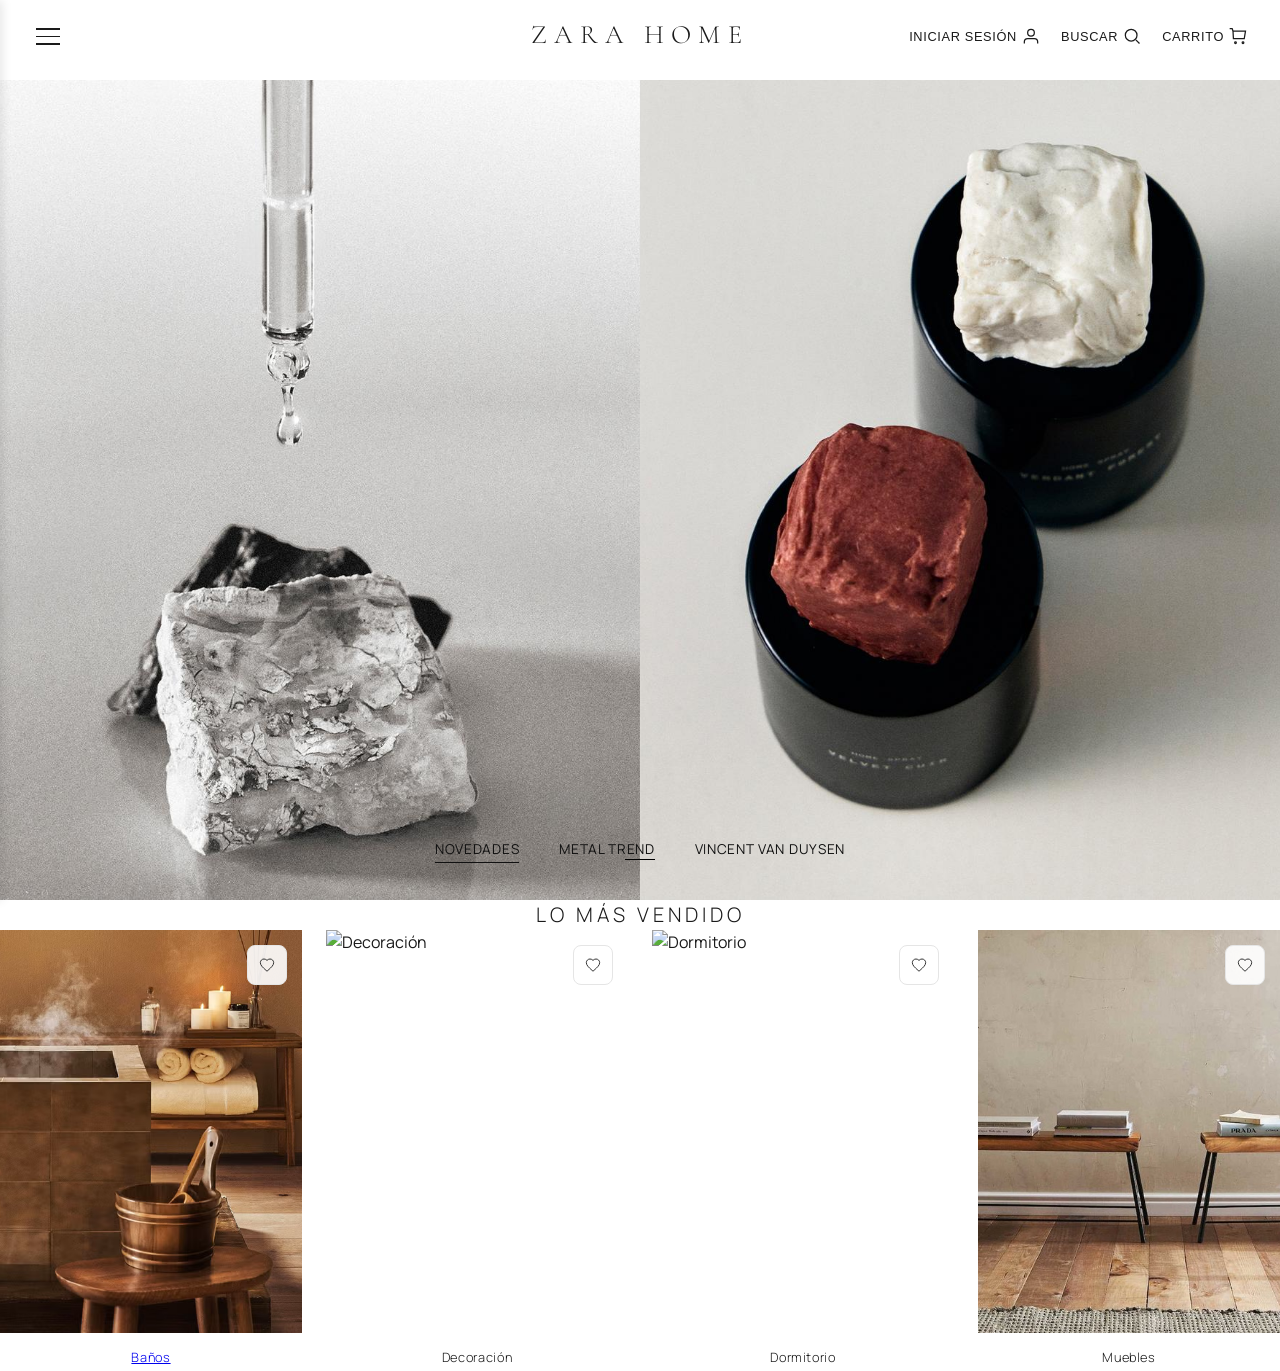
==== commit e1e61ef6: "actu 16/3" ====
--- a/index.html
+++ b/index.html
@@ -115,7 +115,7 @@
 
       <!-- Menú desplegable (oculto inicialmente) -->
         <div class="dropdown-menu" id="dropdownMenu">
-          <nav class="dropdown-nav">
+          <nav class="dropdown-nav" aria-label="Navegación principal">
             <ul class="dropdown-list">
               <li><a href="/novedades">NOVEDADES</a></li>
               <li><a href="/dormitorio">DORMITORIO</a></li>
--- a/css/style.css
+++ b/css/style.css
@@ -548,40 +548,8 @@
   margin-top: 15px;
   text-transform: uppercase;
 }
-/*corazon de card*/
-/* --- Estilos del Botón del Corazón (Esquina superior derecha) --- */
-.wishlist-btn {
-  position: absolute;
-  top: 15px;
-  right: 15px;
-
-  /* Crear el cuadrado gris limpio */
-  width: 36px; /* Tamaño del cuadrado */
-  height: 36px;
-  background-color: #e8dede;
-  border: 1px solid #5b5656;
-  border-radius: 4px;
-
-  /* Alinear el icono del corazón en el centro */
-  display: flex;
-  justify-content: center;
-  align-items: center;
-
-  /* Estilo del icono del corazón */
-  font-size: 20px; /* Tamaño del corazón */
-  color: #333; /* Color del icono outline */
-  cursor: pointer;
-  transition: all 0.3s ease;
-  padding: 0;
-  z-index: 10;
-}
-
-/* Interacción al pasar el ratón por el corazón */
-.wishlist-btn:hover {
-  background-color: #e0e0e0;
-  color: #000;
-  transform: scale(1.05);
-}
+
+
 /* =========================
    MAIN CONTENT
    ========================= */
@@ -1201,9 +1169,17 @@
     left: 10px;
   }
 }
-
-/* =========================
-   WISHLIST BUTTON
+@media (max-width: 768px) {
+  .cart-message {
+    bottom: 10px;
+    right: 10px;
+    left: 10px;
+    border-radius: 4px;
+  }
+}
+
+/* =========================
+   WISHLIST BUTTON CORAZON
    ========================= */
 
 .wishlist-btn {
@@ -1219,15 +1195,16 @@
   justify-content: center;
   align-items: center;
   font-size: 20px;
-  color: #999;
+  color: #333;
   cursor: pointer;
   transition: all var(--transition-fast);
   z-index: 10;
   padding: 0;
 }
-
+/* Interacción al pasar el ratón por el corazón */
 .wishlist-btn:hover {
   background-color: white;
+   color: #000;   
   transform: scale(1.1);
 }
 
@@ -1235,34 +1212,6 @@
   color: black;
   background-color: white;
   border-color: black;
-}
-
-/* =========================
-   CART MESSAGE NOTIFICATION
-   ========================= */
-
-.cart-message {
-  position: fixed;
-  bottom: 20px;
-  right: 20px;
-  padding: 16px 24px;
-  background-color: var(--color-accent);
-  color: white;
-  border-radius: 4px;
-  font-size: 14px;
-  font-weight: 500;
-  box-shadow: var(--shadow-lg);
-  animation: slideUp var(--transition-normal);
-  z-index: 1000;
-}
-
-@media (max-width: 768px) {
-  .cart-message {
-    bottom: 10px;
-    right: 10px;
-    left: 10px;
-    border-radius: 4px;
-  }
 }
 
 /* =========================
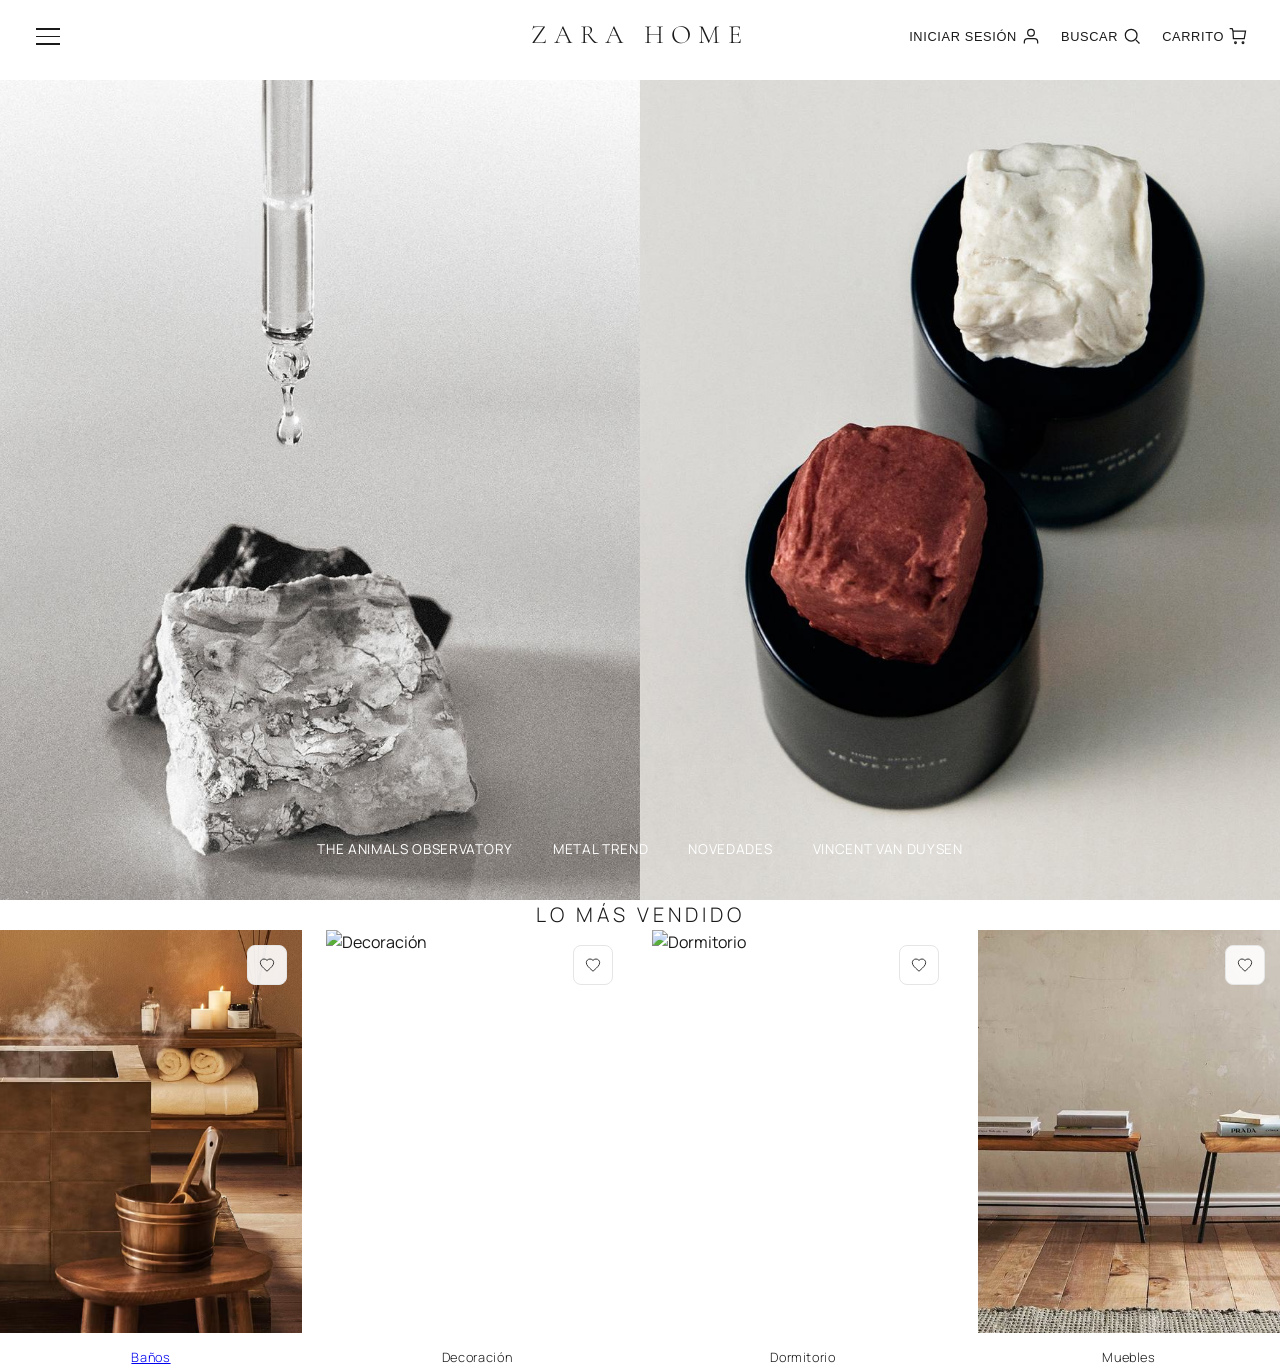
==== commit d3a5887d: "actu 25/3" ====
--- a/index.html
+++ b/index.html
@@ -118,6 +118,10 @@
           <nav class="dropdown-nav" aria-label="Navegación principal">
             <ul class="dropdown-list">
               <li><a href="/novedades">NOVEDADES</a></li>
+              <li><a href="/the-animals-observatory">THE ANIMALS OBSERVATORY</a></li>
+              <br/>
+              <li><a href="/vincent-van-duysen">VINCENT VAN DUYSEN</a></li>
+              <br/>
               <li><a href="/dormitorio">DORMITORIO</a></li>
               <li><a href="/decoracion">DECORACIÓN</a></li>
               <li><a href="/muebles">MUEBLES</a></li>
@@ -125,10 +129,15 @@
               <li><a href="./banos.html">BAÑO</a></li>
               <li><a href="/fragancias">FRAGANCIAS</a></li>
               <li><a href="/ninos-y-bebes">NIÑOS Y BEBÉS</a></li>
+              <br/>
               <li><a href="/special-prices">SPECIAL PRICES</a></li>
+              <li><a href="/easter-collection">EASTER COLLECTION</a></li>
               <li class="dropdown-divider"></li>
               <li><a href="/ayuda">AYUDA</a></li>
               <li><a href="/contacto">CONTACTO</a></li>
+              <li><a href="#">Camas</a></li>
+
+
             </ul>
           </nav>
         </div>
@@ -157,20 +166,29 @@
           <ul class="hero-nav-list">
             <li>
               <a
-                href="/novedades"
+                href="/the-animals-observatory"
                 class="hero-nav-link active"
-                data-image="./img/cosmetica_01.jpg"
+                data-image="./img/animalObservatory.jpg"
               >
-                NOVEDADES
+                THE ANIMALS OBSERVATORY
               </a>
             </li>
-            <li>
+             <li>
               <a
                 href="/metal-trend"
                 class="hero-nav-link"
                 data-image="./img/260219_metal_trend.jpg"
               >
                 METAL TREND
+              </a>
+            </li>
+            <li>
+              <a
+                href="/novedades"
+                class="hero-nav-link active"
+                data-image="./img/cosmetica_01.jpg"
+              >
+                NOVEDADES
               </a>
             </li>
             <li>
--- a/css/style.css
+++ b/css/style.css
@@ -120,11 +120,12 @@
   width: 100%;
   height: 100%;
   background: rgba(0, 0, 0, 0);
-  z-index: 5001;
-}
-
-.menu-overlay.hidden {
+  z-index: 5000;
   display: none;
+}
+
+.menu-overlay.active {
+  display: block;
 }
 /* Evitar scroll cuando el menú está abierto */
 body.menu-open {
@@ -161,7 +162,7 @@
 .hamburger-btn.active span:nth-child(3) {
   transform: rotate(-45deg) translate(7px, -7px);
 }
-/* PANEL LATERAL (MENÚ HAMBURGUESA)copi */
+/* PANEL LATERAL (MENÚ HAMBURGUESA) */
 .dropdown-menu {
   position: fixed;
   top: 0;
@@ -170,11 +171,13 @@
   height: 100vh;
   background: #ffffff;
   padding: 40px 30px;
-  box-shadow: 2px 0 10px rgba(0, 0, 0, 0.1);
+
+  -webkit-overflow-scrolling: touch;
   overflow-y: auto;
   transition: left 0.35s ease;
   z-index: 6000;
   font-family: "Helvetica Neue", Arial, sans-serif;
+  
 }
 
 /* Cuando se abre */
@@ -585,10 +588,10 @@
 
 .hero-nav {
   position: absolute;
-  bottom: 40px; /* o donde lo quieras */
+  bottom: 40px; 
   left: 50%;
   transform: translateX(-50%);
-  background: transparent; /* elimina fondo blanco */
+  background: transparent; 
   display: flex;
   justify-content: center;
   overflow: visible !important;
@@ -604,11 +607,13 @@
   list-style: none;
   padding: 0;
   margin: 0;
+ 
 }
 
 .hero-nav-link {
   text-decoration: none;
-  color: #111;
+  border-bottom: none;
+  color:white;
   font-size: 0.85rem;
   letter-spacing: 0.05em;
   text-transform: uppercase;
@@ -622,6 +627,7 @@
 }
 
 .hero-nav-link::after {
+  display: none;
   content: "";
   position: absolute;
   bottom: 0;
@@ -634,7 +640,8 @@
 }
 
 .hero-nav-link.active {
-  border-bottom: 1px solid #111;
+  border-bottom: none;
+  
 }
 
 .hero-nav-link.active::after {
@@ -703,6 +710,7 @@
   margin-bottom: var(--spacing-xs);
   line-height: 1.4;
 }
+
 
 /* =========================
    MEDIA QUERIES (RESPONSIVE)
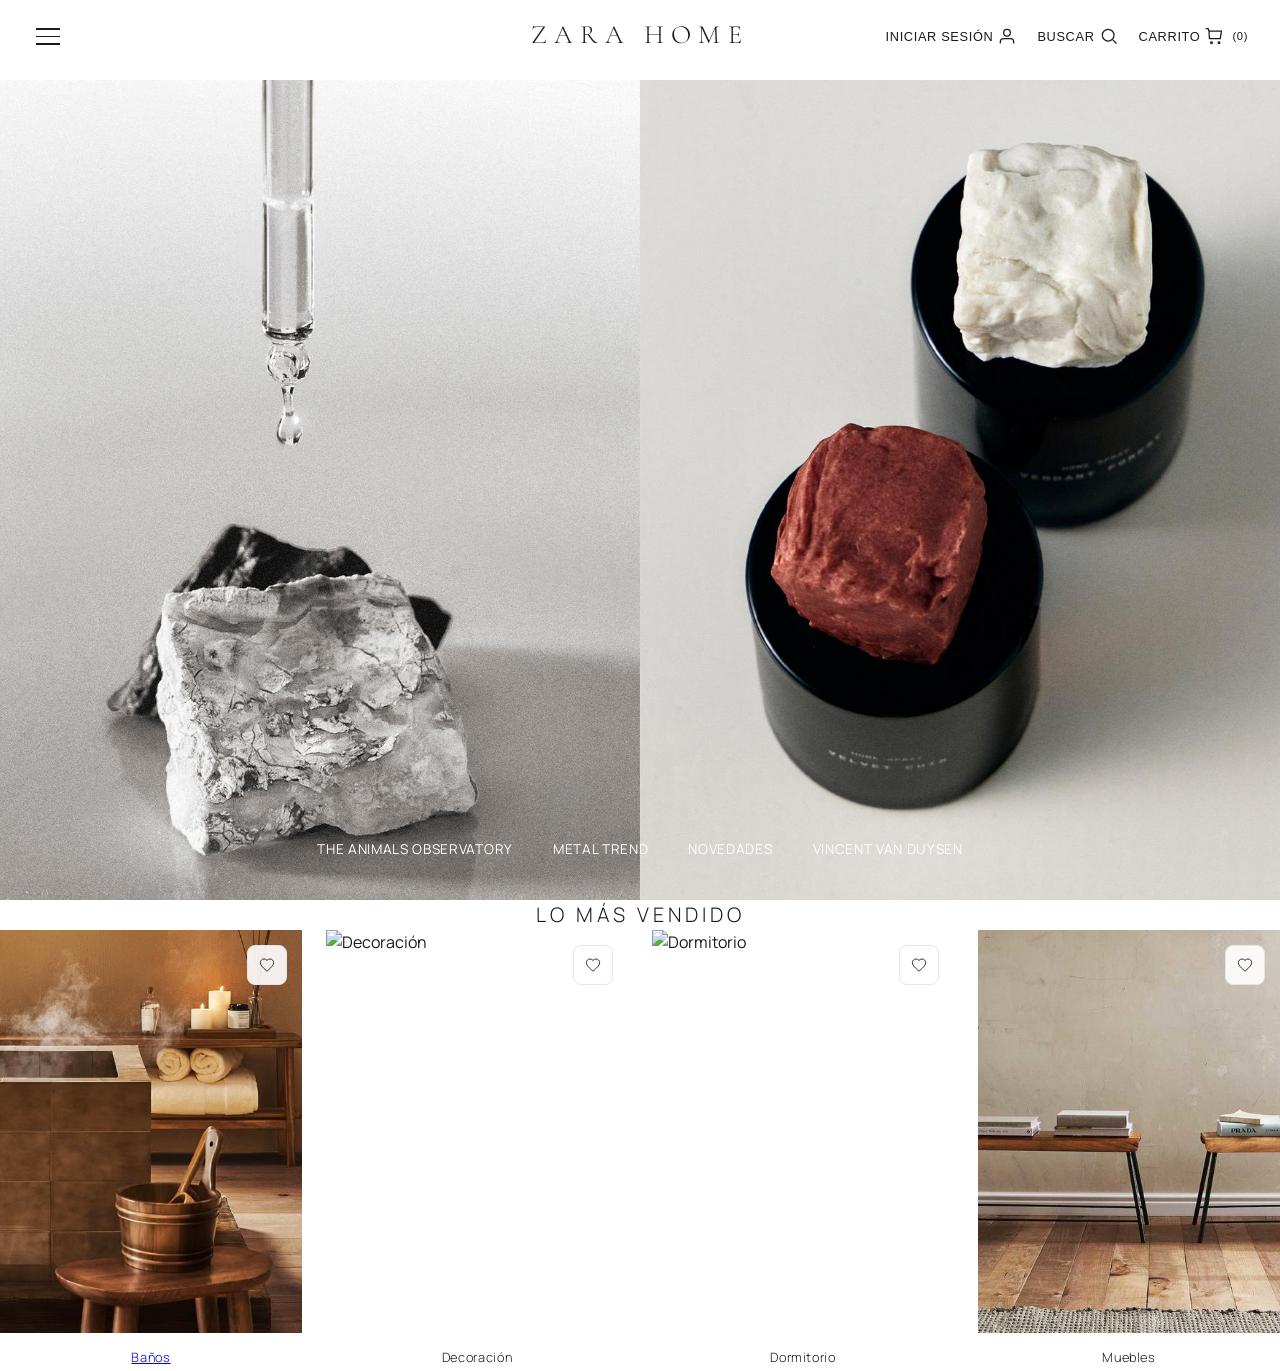
==== commit 5b2f7962: "actu 25/3" ====
--- a/index.html
+++ b/index.html
@@ -115,26 +115,29 @@
 
       <!-- Menú desplegable (oculto inicialmente) -->
         <div class="dropdown-menu" id="dropdownMenu">
+          <button class="menu-close" id="closeMenu" aria-label="Cerrar menú">
+    ✕
+  </button
           <nav class="dropdown-nav" aria-label="Navegación principal">
             <ul class="dropdown-list">
-              <li><a href="/novedades">NOVEDADES</a></li>
-              <li><a href="/the-animals-observatory">THE ANIMALS OBSERVATORY</a></li>
+              <li><a href="#">NOVEDADES</a></li>
+              <li><a href="#">THE ANIMALS OBSERVATORY</a></li>
               <br/>
-              <li><a href="/vincent-van-duysen">VINCENT VAN DUYSEN</a></li>
+              <li><a href="#">VINCENT VAN DUYSEN</a></li>
               <br/>
-              <li><a href="/dormitorio">DORMITORIO</a></li>
-              <li><a href="/decoracion">DECORACIÓN</a></li>
-              <li><a href="/muebles">MUEBLES</a></li>
-              <li><a href="/cocina-y-comedor">COCINA Y COMEDOR</a></li>
-              <li><a href="./banos.html">BAÑO</a></li>
-              <li><a href="/fragancias">FRAGANCIAS</a></li>
-              <li><a href="/ninos-y-bebes">NIÑOS Y BEBÉS</a></li>
+              <li><a href="#">DORMITORIO</a></li>
+              <li><a href="#">DECORACIÓN</a></li>
+              <li><a href="#">MUEBLES</a></li>
+              <li><a href="#">COCINA Y COMEDOR</a></li>
+              <li><a href="./banos.html" class="close-on-click">BAÑO</a></li>
+              <li><a href="#">FRAGANCIAS</a></li>
+              <li><a href="#">NIÑOS Y BEBÉS</a></li>
               <br/>
-              <li><a href="/special-prices">SPECIAL PRICES</a></li>
-              <li><a href="/easter-collection">EASTER COLLECTION</a></li>
+              <li><a href="#">SPECIAL PRICES</a></li>
+              <li><a href="#">EASTER COLLECTION</a></li>
               <li class="dropdown-divider"></li>
-              <li><a href="/ayuda">AYUDA</a></li>
-              <li><a href="/contacto">CONTACTO</a></li>
+              <li><a href="#">AYUDA</a></li>
+              <li><a href="#">CONTACTO</a></li>
               <li><a href="#">Camas</a></li>
 
 
--- a/css/style.css
+++ b/css/style.css
@@ -149,6 +149,26 @@
   height: 1.5px;
   background-color: var(--color-text);
   transition: all var(--transition-fast);
+}
+/*Boton de cerrar y abrir menu(x)*/
+.menu-close {
+  position: absolute;
+  top: 20px;
+  right: 20px;
+
+  background: none;
+  border: none;
+  font-size: 20px;
+  cursor: pointer;
+
+  color: #000;
+  font-size: 24px;
+  font-weight: 300;
+}
+
+/* efecto hover suave */
+.menu-close:hover {
+  opacity: 0.6;
 }
 /* Animación cuando está abierto */
 .hamburger-btn.active span:nth-child(1) {
@@ -433,27 +453,31 @@
   font-size: 0.7rem;
   margin-left: var(--spacing-xs);
 }
-/*BUSCADOR,LUPA*/
-.header-search {
-  display: flex;
+
+/*BUSCADOR */
+.search-overlay {
+  position: fixed;
+  top: 0;
+  left: 0;
+  width: 100%;
+  height: 100px;
+  background: white;
+
+  display: none;
   align-items: center;
-  margin: 0 20px;
-}
-
-.header-search input {
-  padding: 8px 12px;
-  border: 1px solid var(--color-text);
-  background: transparent;
-  color: var(--color-text);
-  font-family: var(--font-secondary);
-  font-size: 12px;
-  letter-spacing: 0.05em;
-  outline: none;
-  transition: border 0.2s ease;
-}
-
-.header-search input:focus {
-  border-color: var(--color-accent);
+  justify-content: center;
+
+  z-index: 7000;
+}
+
+.search-overlay.active {
+  display: flex;
+}
+.search-overlay input {
+  width: 400px;   
+  height: 40px;   
+  font-size: 16px; 
+  padding: 10px;
 }
 
 /*CARD BAÑOS*/
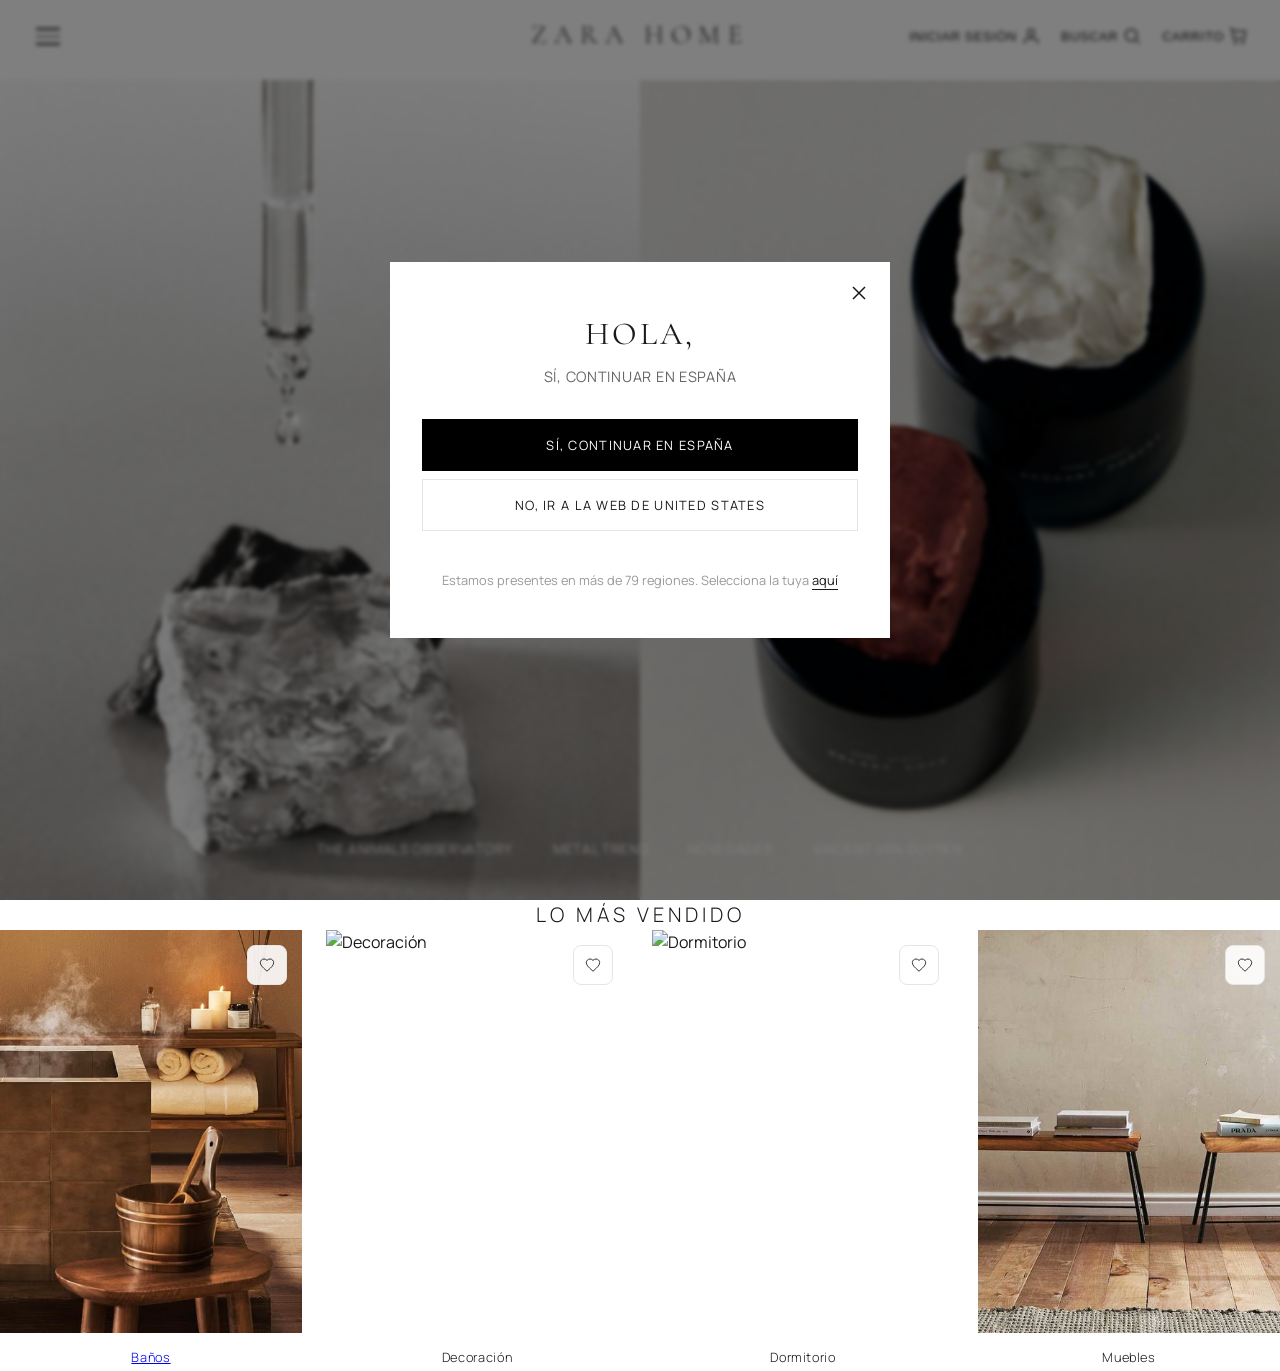
==== commit 8feafce0: "actu 5/4" ====
--- a/index.html
+++ b/index.html
@@ -42,7 +42,7 @@
           <button class="modal-btn modal-btn-primary" id="continueBtn">
             SÍ, CONTINUAR EN ESPAÑA
           </button>
-          <button class="modal-btn modal-btn-secondary">
+          <button class="modal-btn modal-btn-secondary" id="goToUS">
             NO, IR A LA WEB DE UNITED STATES
           </button>
           <p class="modal-note">
@@ -300,13 +300,15 @@
         
         <div class="auth-header">
           <h2>Iniciar Sesión</h2>
-          <p>Introduce tus datos para acceder a tu cuenta</p>
+          <p>Inicia sesión con tu correo electrónico o regístrate
+            para hacerte Miembro de Zara Home.
+          </p>
         </div>
 
         <form class="auth-form" id="loginForm">
           <div class="auth-input-group">
-            <label for="email">Email</label>
-            <input type="email" id="email" name="email" placeholder="tu@email.com" required>
+            <label for="email">Correo electrónico</label>
+            <input type="email" id="email" name="email" placeholder="Correo electrónico" required>
           </div>
           
           <div class="auth-input-group">
@@ -314,7 +316,7 @@
             <input type="password" id="password" name="password" placeholder="••••••••" required>
           </div>
 
-          <button type="submit" class="auth-submit-btn">Entrar</button>
+          <button type="submit" class="auth-submit-btn">CONTINUAR</button>
           
           <div class="auth-footer">
             <a href="#" class="auth-link">¿Olvidaste tu contraseña?</a>
--- a/css/style.css
+++ b/css/style.css
@@ -98,12 +98,15 @@
   left: 0;
   width: 100%;
   height: 100%;
+  display: flex;
+  align-items: center;
+  justify-content: center;
   background-color: rgba(0, 0, 0, 0.5);
   backdrop-filter: blur(2px);
   z-index: 999;
   transition: opacity var(--transition-normal);
-  opacity: 0;
-  pointer-events: none;
+  opacity: 1;
+  pointer-events: auto;
 }
 
 .modal-overlay.hidden {
@@ -481,15 +484,75 @@
 }
 
 /*CARD BAÑOS*/
-/* Contenedor principal de la cuadrícula */
+/* Contenedor principal de la cuadrícula,GRID */
 .productos {
   display: grid;
-  /* 2 columnas en móvil, 4 en escritorio */
+  gap: 20px;
+}
+.productos.view-2 {
   grid-template-columns: repeat(2, 1fr);
-  gap: 20px 10px; /* 20px vertical, 10px horizontal */
-  padding: 20px;
-  margin-top: 80px; /* Para que no lo tape el header */
-}
+}
+
+.productos.view-3 {
+  grid-template-columns: repeat(3, 1fr);
+}
+
+.productos.view-4 {
+  grid-template-columns: repeat(4, 1fr);
+}
+.view-controls {
+  display: flex;
+  justify-content: flex-end;
+  gap: 20px;
+  margin-bottom: 20px;
+}
+
+.view-btn {
+  background: none;
+  border: none;
+  cursor: pointer;
+  padding: 5px;
+  position: relative;
+}
+
+/* Línea activa */
+.view-btn.active::after {
+  content: "";
+  position: absolute;
+  bottom: -5px;
+  left: 0;
+  width: 100%;
+  height: 1px;
+  background:#000;
+}
+.view-btn.active .grid span {
+  background: #222;
+}
+.view-btn:hover .grid span {
+  background: #222;
+}
+
+/* Grid base */
+.grid {
+  display: grid;
+  gap: 2px;
+  width: 16px;
+  height: 16px;
+}
+.grid-2 { grid-template-columns: repeat(2, 1fr); }
+.grid-3 { grid-template-columns: repeat(3, 1fr); }
+.grid-4 { grid-template-columns: repeat(4, 1fr); }
+
+.grid span {
+  border: 1px solid #222;
+  width: 100%;
+  height: 100%;
+  border: 1px solid #000;
+  background: transparent;
+  transition: all 0.2s ease;
+
+}
+
 
 @media (min-width: 1024px) {
   .productos {
@@ -587,6 +650,8 @@
 }
 /*main bano*/
 .main-content {
+
+
   margin-top: 100px;
   padding: 20px;
 }
@@ -1306,6 +1371,7 @@
    ========================= */
 
 .auth-modal {
+  font-family: "Helvetica Neue", Arial, sans-serif;
   position: fixed;
   top: 0;
   left: 0;
@@ -1315,7 +1381,7 @@
   display: flex;
   align-items: center;
   justify-content: center;
-  backdrop-filter: blur(5px);
+  backdrop-filter: none;
 }
 
 .auth-modal.hidden {
@@ -1328,18 +1394,18 @@
   left: 0;
   width: 100%;
   height: 100%;
-  background-color: rgba(0, 0, 0, 0.5);
+  background-color: rgba(0, 0, 0, 0.3);
   cursor: pointer;
 }
 
 .auth-container {
+  font-weight: 400;
   position: relative;
   background: white;
-  border-radius: 8px;
   max-width: 400px;
   width: 90%;
-  padding: 40px;
-  box-shadow: var(--shadow-lg);
+  padding:50px 40px;
+  box-shadow: 0 2px 10px rgba(0,0,0,0.1);
   animation: slideUp 0.3s ease;
   z-index: 1001;
 }
@@ -1380,16 +1446,15 @@
 }
 
 .auth-header {
-  text-align: center;
+  text-align: left;
   margin-bottom: 32px;
 }
 
 .auth-header h2 {
-  font-family: var(--font-primary);
   font-size: 28px;
   margin-bottom: 8px;
   font-weight: 500;
-  letter-spacing: 2px;
+  letter-spacing: 0.05em;
 }
 
 .auth-header p {
@@ -1460,20 +1525,31 @@
 .auth-footer {
   display: flex;
   flex-direction: column;
-  gap: 16px;
+  gap: 10px;
+  text-align: center;
+  margin-top: 30px;
+}
+.auth-footer a:last-child {
+  font-weight: 500;
+  margin-left: 5px;
+  font-size: 15px;
+}
+.auth-footer span {
   font-size: 13px;
-  text-align: center;
-}
-
+  color: #555;
+  display: block;
+}
 .auth-link {
-  color: var(--color-text);
+  color: black;
   text-decoration: none;
-  border-bottom: 1px solid transparent;
-  transition: border-color var(--transition-fast);
+  font-size: 13px;
+  border-bottom: none;
 }
 
 .auth-link:hover {
-  border-bottom-color: var(--color-text);
+  opacity: 0.6;
+
+
 }
 
 /* Responsive */
